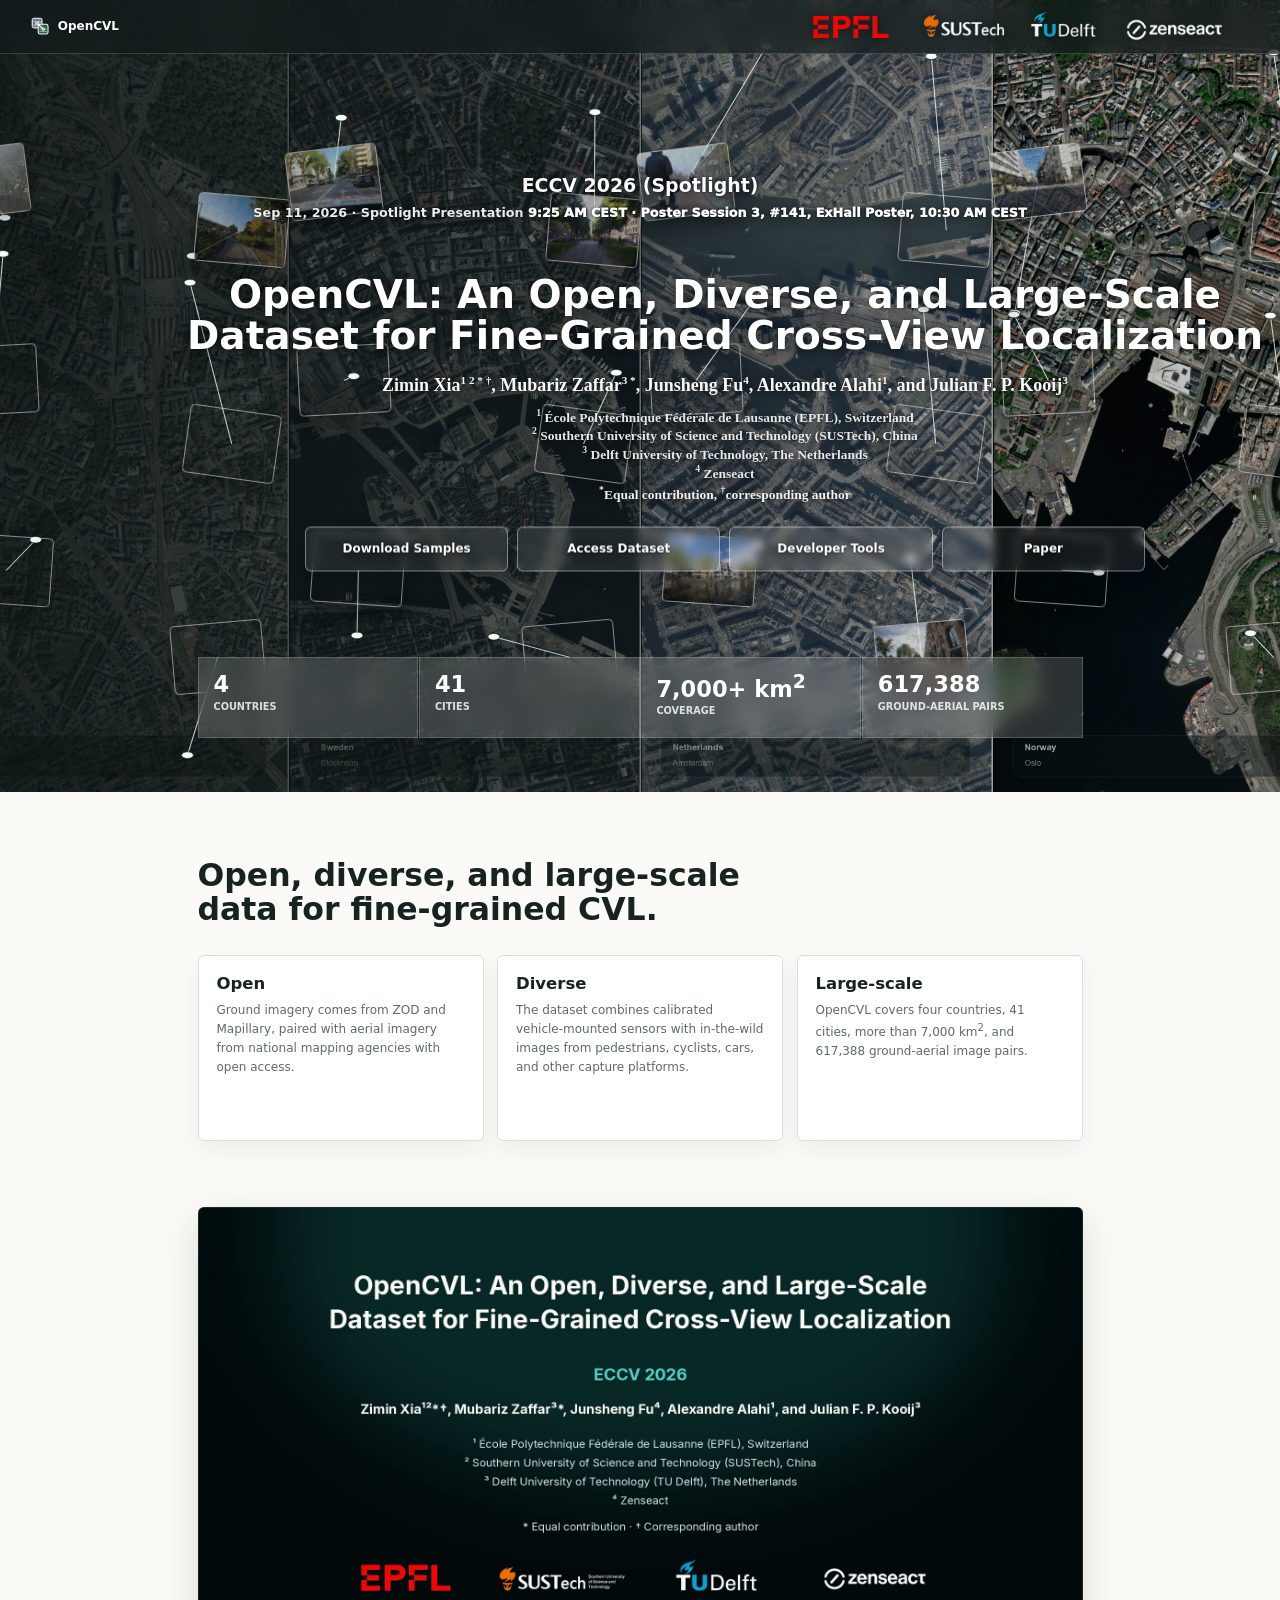
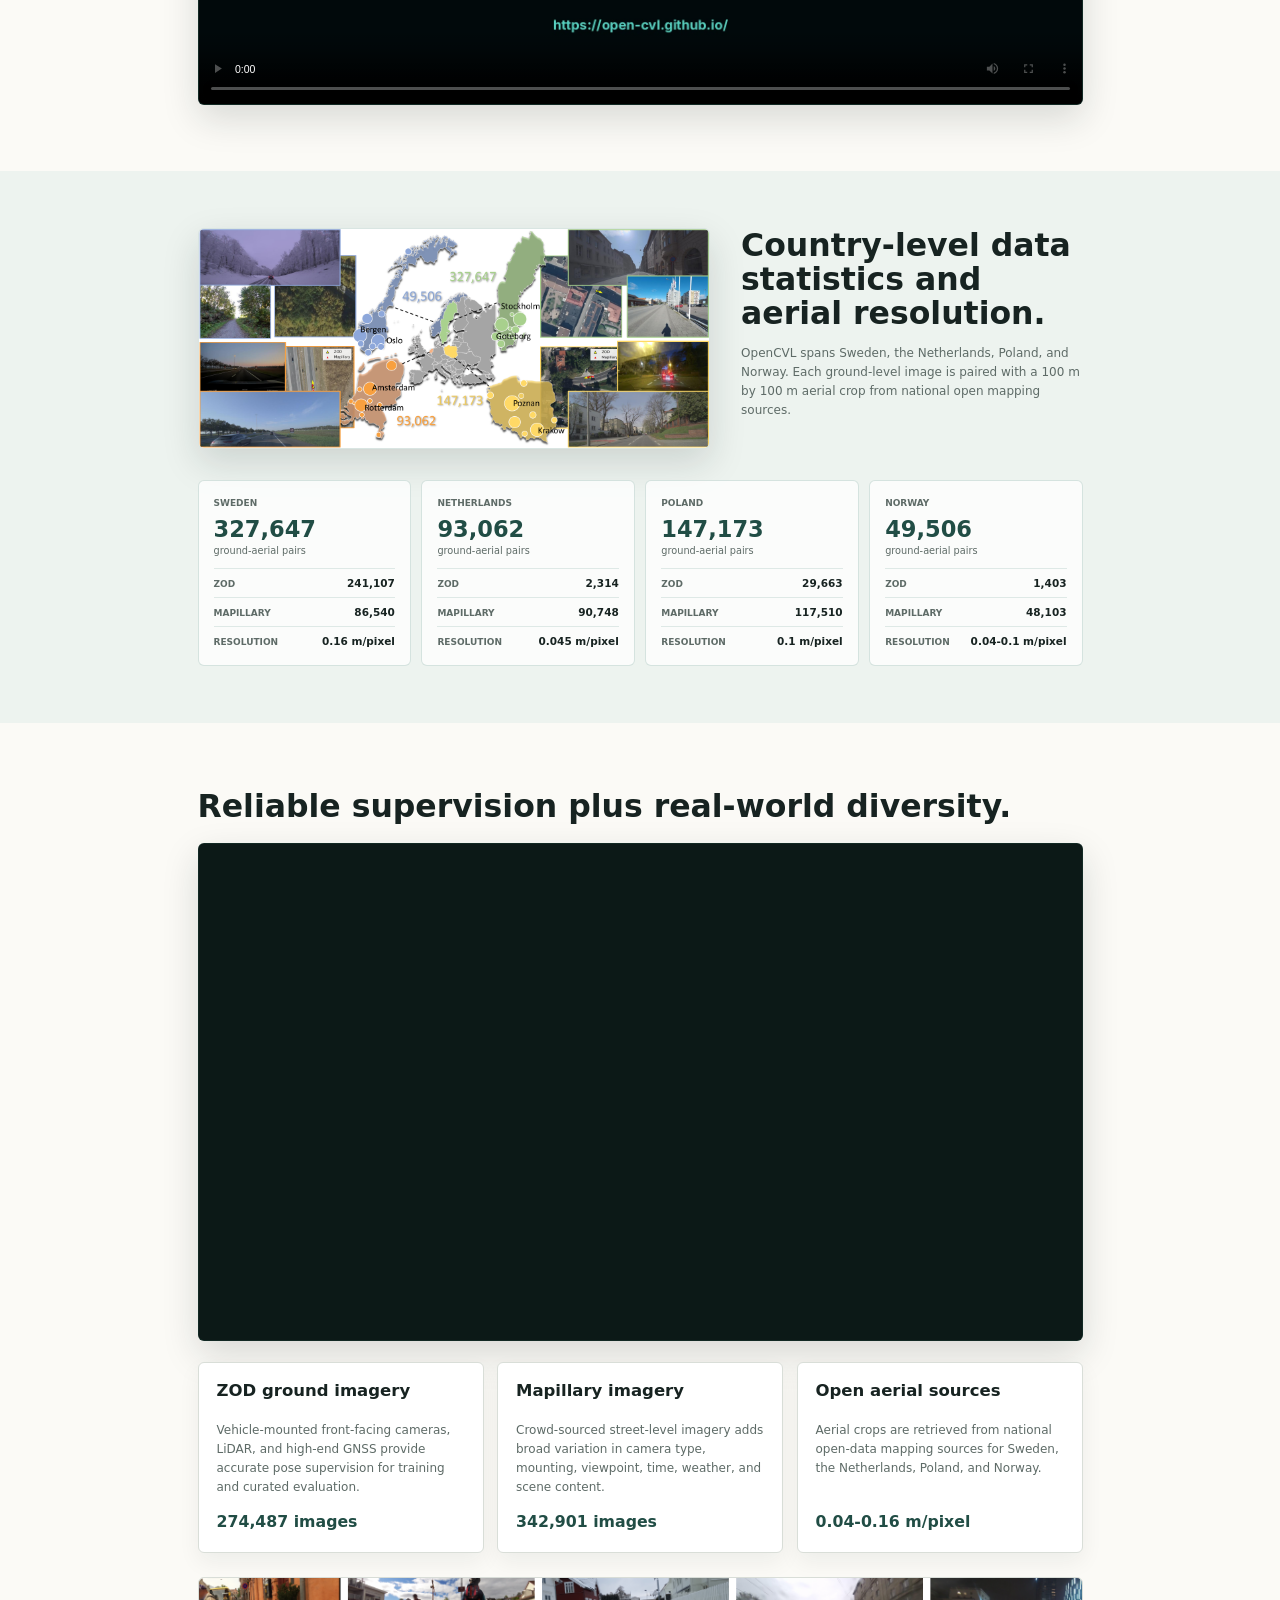
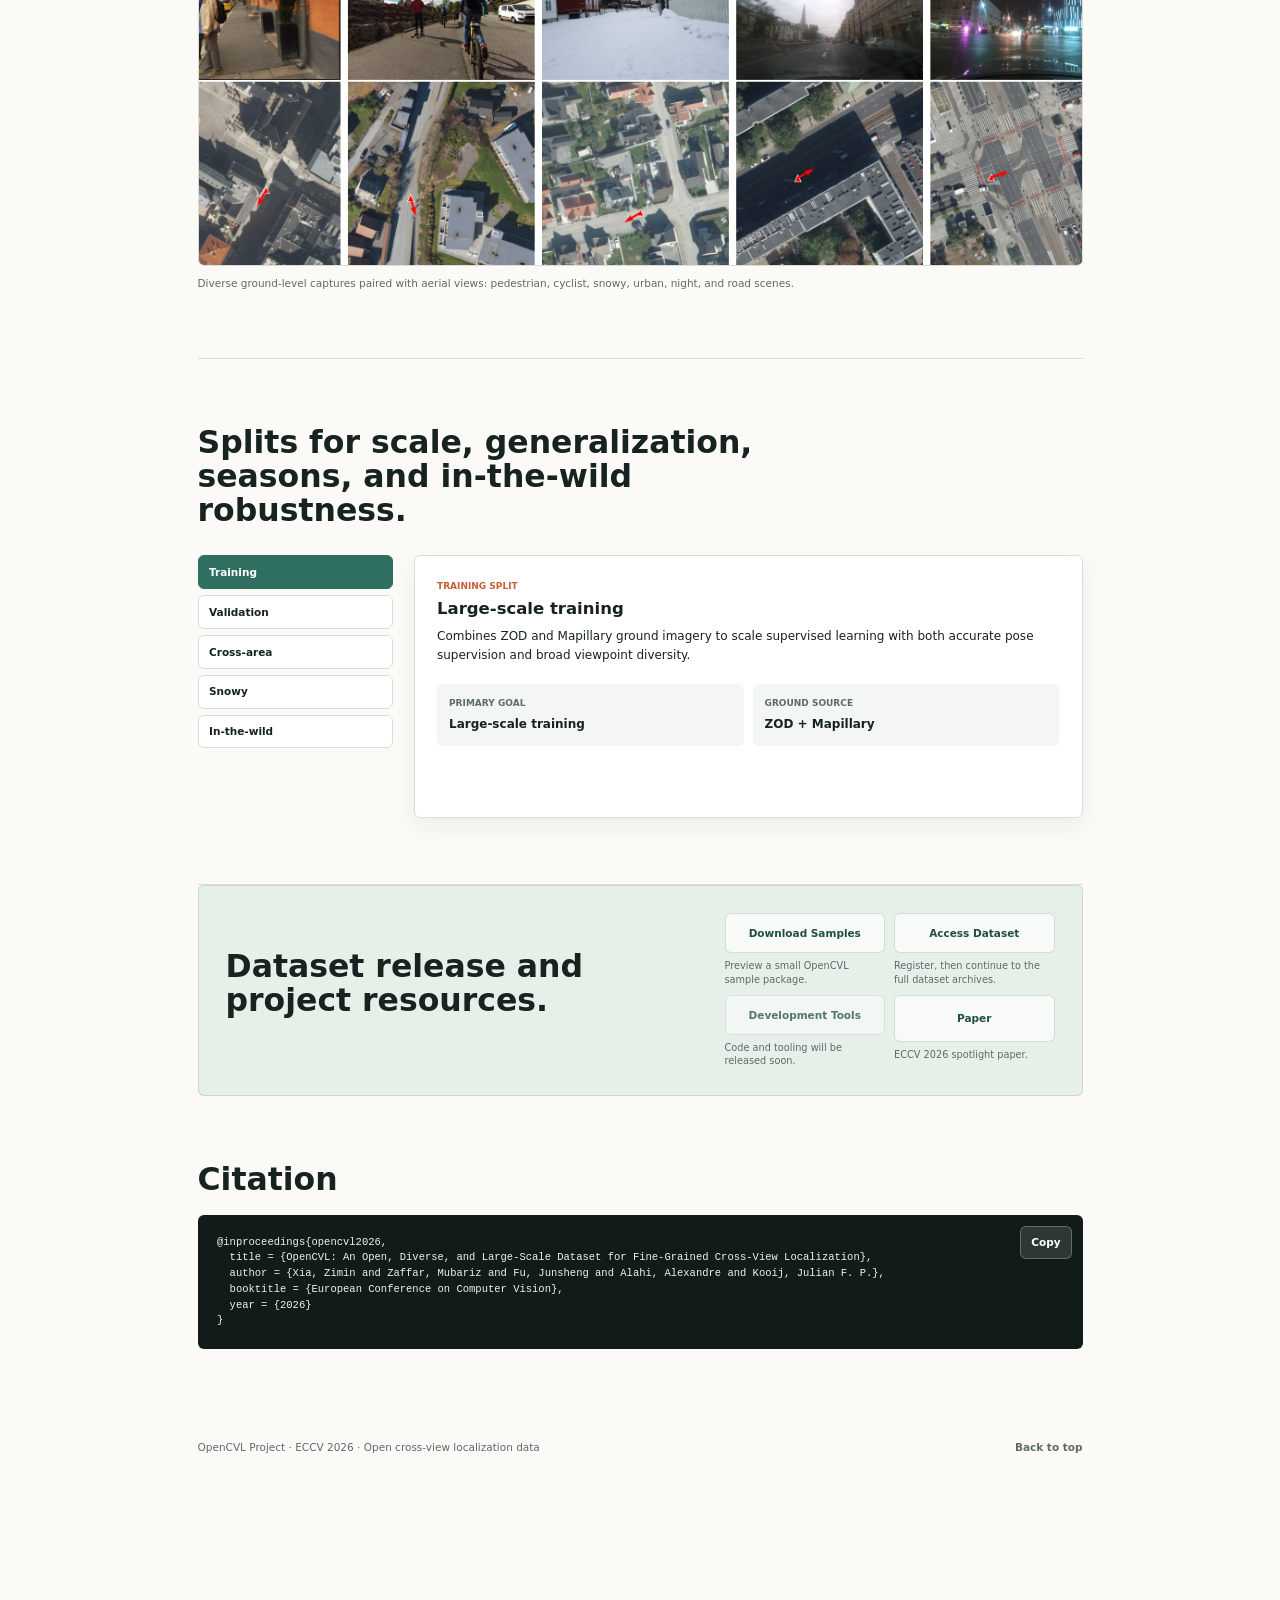
==== index.html @ cc75baef "Fix homepage scaling and map alignment" ====
<!doctype html>
<html lang="en" class="homepage-scale">
  <head>
    <meta charset="utf-8">
    <meta name="viewport" content="width=device-width, initial-scale=1">
    <meta
      name="description"
      content="OpenCVL is an open, diverse, and large-scale dataset for fine-grained cross-view localization."
    >
    <title>OpenCVL: An Open, Diverse, and Large-Scale Dataset for Fine-Grained Cross-View Localization</title>
    <link rel="icon" href="assets/favicon.svg" type="image/svg+xml">
    <link rel="stylesheet" href="styles.css?v=homepage-scale-75-7">
  </head>
  <body>
    <header class="site-header" aria-label="Site header">
      <a class="brand" href="#top" aria-label="OpenCVL homepage">
        <span class="brand-mark" aria-hidden="true">
          <svg viewBox="0 0 64 64" focusable="false">
            <rect class="logo-aerial" x="7" y="7" width="31" height="31" rx="6"></rect>
            <path class="logo-grid" d="M17 8v29M28 8v29M8 18h29M8 29h29"></path>
            <path class="logo-road" d="M8 32c8-7 15-10 29-12"></path>
            <rect class="logo-ground" x="26" y="26" width="31" height="31" rx="6"></rect>
            <path class="logo-horizon" d="M31 44c7-8 14-8 21 0M31 49h21"></path>
            <path class="logo-link" d="M23 23 42 42"></path>
            <circle class="logo-target" cx="23" cy="23" r="4"></circle>
            <circle class="logo-target" cx="42" cy="42" r="4"></circle>
          </svg>
        </span>
        <span>OpenCVL</span>
      </a>
      <div class="site-institutes" aria-label="Affiliated institute logos">
        <img
          src="assets/img/institute-logos-header-tu-final.png"
          alt="EPFL, SUSTech, TU Delft, and Zenseact logos"
        >
      </div>
    </header>

    <main id="top">
      <section class="hero" aria-labelledby="hero-title">
        <div class="hero-ground-samples" data-ground-samples aria-hidden="true"></div>
        <div class="hero-copy">
          <p class="hero-conference" aria-label="ECCV 2026 presentation information">
            <span>ECCV 2026 (Spotlight)</span>
            <span>Sep 11, 2026 · Spotlight Presentation <strong>9:25 AM CEST · Poster Session 3, #141, ExHall Poster, 10:30 AM CEST</strong></span>
          </p>
          <h1 id="hero-title">
            <span class="hero-title-line">OpenCVL: An Open, Diverse, and Large-Scale</span>
            <span class="hero-title-line">Dataset for Fine-Grained Cross-View Localization</span>
          </h1>
          <p class="hero-authors" aria-label="Authors">
            <span>Zimin Xia<sup>1 2 * &dagger;</sup></span>,
            <span>Mubariz Zaffar<sup>3 *</sup></span>,
            <span>Junsheng Fu<sup>4</sup></span>,
            <span>Alexandre Alahi<sup>1</sup></span>, and
            <span>Julian F. P. Kooij<sup>3</sup></span>
          </p>
          <p class="hero-affiliations" aria-label="Affiliations and author notes">
            <span><sup>1</sup> &Eacute;cole Polytechnique F&eacute;d&eacute;rale de Lausanne (EPFL), Switzerland</span>
            <span><sup>2</sup> Southern University of Science and Technology (SUSTech), China</span>
            <span><sup>3</sup> Delft University of Technology, The Netherlands</span>
            <span><sup>4</sup> Zenseact</span>
            <span class="author-notes"><sup>*</sup>Equal contribution, <sup>&dagger;</sup>corresponding author</span>
          </p>
          <div class="hero-actions" aria-label="Primary actions">
            <a class="button button-secondary" href="https://drive.google.com/file/d/1xKol68v_dtLaXXbwVWZxg2AxeWeg-Kvi/view?usp=sharing" target="_blank" rel="noopener">Download Samples</a>
            <a class="button button-secondary" href="access.html">Access Dataset</a>
            <a class="button button-secondary" href="#access">Developer Tools</a>
            <a class="button button-secondary" href="#citation">Paper</a>
          </div>
        </div>
        <dl class="hero-stats" aria-label="OpenCVL headline statistics">
          <div>
            <dt>4</dt>
            <dd>countries</dd>
          </div>
          <div>
            <dt>41</dt>
            <dd>cities</dd>
          </div>
          <div>
            <dt>7,000+ km<sup>2</sup></dt>
            <dd>coverage</dd>
          </div>
          <div>
            <dt>617,388</dt>
            <dd>ground-aerial pairs</dd>
          </div>
        </dl>
      </section>

      <section class="section intro-section" id="dataset">
        <div class="section-heading">
          <h2>Open, diverse, and large-scale data for fine-grained CVL.</h2>
        </div>
        <div class="feature-grid">
          <article class="feature-card">
            <h3>Open</h3>
            <p>
              Ground imagery comes from ZOD and Mapillary, paired with aerial
              imagery from national mapping agencies with open access.
            </p>
          </article>
          <article class="feature-card">
            <h3>Diverse</h3>
            <p>
              The dataset combines calibrated vehicle-mounted sensors with in-the-wild
              images from pedestrians, cyclists, cars, and other capture platforms.
            </p>
          </article>
          <article class="feature-card">
            <h3>Large-scale</h3>
            <p>
              OpenCVL covers four countries, 41 cities, more than 7,000 km<sup>2</sup>,
              and 617,388 ground-aerial image pairs.
            </p>
          </article>
        </div>
      </section>

      <section class="section video-section" aria-label="OpenCVL overview video">
        <figure class="video-panel">
          <video controls playsinline preload="metadata" poster="assets/img/opencvl-paper-overview-poster.jpg">
            <source src="opencvl-paper-overview-1080p.mp4" type="video/mp4">
            Your browser does not support the video tag.
          </video>
        </figure>
      </section>

      <section class="section visual-section" aria-labelledby="coverage-title">
        <div class="visual-copy">
          <h2 id="coverage-title">Country-level data statistics and aerial resolution.</h2>
          <p>
            OpenCVL spans Sweden, the Netherlands, Poland, and Norway. Each
            ground-level image is paired with a 100 m by 100 m aerial crop from
            national open mapping sources.
          </p>
        </div>
        <div class="media-panel">
          <img
            src="assets/img/opencvl-overview.png?v=full-overview-1"
            alt="OpenCVL coverage map across Sweden, Norway, the Netherlands, and Poland with sample ground and aerial images."
          >
        </div>
        <div class="country-grid" aria-label="Country-level OpenCVL statistics">
            <div class="country-card">
              <span>Sweden</span>
              <strong>327,647</strong>
              <small>ground-aerial pairs</small>
              <dl>
                <div>
                  <dt>ZOD</dt>
                  <dd>241,107</dd>
                </div>
                <div>
                  <dt>Mapillary</dt>
                  <dd>86,540</dd>
                </div>
                <div>
                  <dt>Resolution</dt>
                  <dd>0.16 m/pixel</dd>
                </div>
              </dl>
            </div>
            <div class="country-card">
              <span>Netherlands</span>
              <strong>93,062</strong>
              <small>ground-aerial pairs</small>
              <dl>
                <div>
                  <dt>ZOD</dt>
                  <dd>2,314</dd>
                </div>
                <div>
                  <dt>Mapillary</dt>
                  <dd>90,748</dd>
                </div>
                <div>
                  <dt>Resolution</dt>
                  <dd>0.045 m/pixel</dd>
                </div>
              </dl>
            </div>
            <div class="country-card">
              <span>Poland</span>
              <strong>147,173</strong>
              <small>ground-aerial pairs</small>
              <dl>
                <div>
                  <dt>ZOD</dt>
                  <dd>29,663</dd>
                </div>
                <div>
                  <dt>Mapillary</dt>
                  <dd>117,510</dd>
                </div>
                <div>
                  <dt>Resolution</dt>
                  <dd>0.1 m/pixel</dd>
                </div>
              </dl>
            </div>
            <div class="country-card">
              <span>Norway</span>
              <strong>49,506</strong>
              <small>ground-aerial pairs</small>
              <dl>
                <div>
                  <dt>ZOD</dt>
                  <dd>1,403</dd>
                </div>
                <div>
                  <dt>Mapillary</dt>
                  <dd>48,103</dd>
                </div>
                <div>
                  <dt>Resolution</dt>
                  <dd>0.04-0.1 m/pixel</dd>
                </div>
              </dl>
            </div>
        </div>
      </section>

      <section class="section source-section" aria-labelledby="source-title">
        <div class="section-heading compact source-heading">
          <h2 id="source-title">Reliable supervision plus real-world diversity.</h2>
        </div>
        <figure class="video-panel source-video" aria-label="Pose curation pipeline video">
          <iframe
            src="https://drive.google.com/file/d/1rjW6OQ2pGdxlhhzJEJ_TkIlP_bkHywxG/preview"
            title="Pose curation pipeline video"
            allow="autoplay"
            allowfullscreen
            loading="lazy"
          ></iframe>
        </figure>
        <div class="source-grid">
          <article class="source-card">
            <h3>ZOD ground imagery</h3>
            <p>
              Vehicle-mounted front-facing cameras, LiDAR, and high-end GNSS provide
              accurate pose supervision for training and curated evaluation.
            </p>
            <strong>274,487 images</strong>
          </article>
          <article class="source-card">
            <h3>Mapillary imagery</h3>
            <p>
              Crowd-sourced street-level imagery adds broad variation in camera type,
              mounting, viewpoint, time, weather, and scene content.
            </p>
            <strong>342,901 images</strong>
          </article>
          <article class="source-card">
            <h3>Open aerial sources</h3>
            <p>
              Aerial crops are retrieved from national open-data mapping sources
              for Sweden, the Netherlands, Poland, and Norway.
            </p>
            <strong>0.04-0.16 m/pixel</strong>
          </article>
        </div>
        <figure class="sample-strip">
          <img
            src="assets/img/opencvl-samples.png"
            alt="Diverse OpenCVL examples with ground images above their corresponding aerial views."
          >
          <figcaption>
            Diverse ground-level captures paired with aerial views: pedestrian,
            cyclist, snowy, urban, night, and road scenes.
          </figcaption>
        </figure>
      </section>

      <section class="section split-section" id="splits" aria-labelledby="splits-title">
        <div class="section-heading">
          <h2 id="splits-title">Splits for scale, generalization, seasons, and in-the-wild robustness.</h2>
        </div>
        <div class="split-layout">
          <div class="split-tabs" role="tablist" aria-label="Dataset splits">
            <button class="split-tab is-active" id="tab-train" type="button" role="tab" aria-selected="true" aria-controls="split-panel" data-split="train">
              Training
            </button>
            <button class="split-tab" id="tab-val" type="button" role="tab" aria-selected="false" aria-controls="split-panel" data-split="val">
              Validation
            </button>
            <button class="split-tab" id="tab-cross" type="button" role="tab" aria-selected="false" aria-controls="split-panel" data-split="cross">
              Cross-area
            </button>
            <button class="split-tab" id="tab-snow" type="button" role="tab" aria-selected="false" aria-controls="split-panel" data-split="snow">
              Snowy
            </button>
            <button class="split-tab" id="tab-wild" type="button" role="tab" aria-selected="false" aria-controls="split-panel" data-split="wild">
              In-the-wild
            </button>
          </div>
          <article class="split-panel" id="split-panel" role="tabpanel" aria-labelledby="tab-train">
            <p class="panel-label">Training split</p>
            <h3>Large-scale training</h3>
            <p>
              Combines ZOD and Mapillary ground imagery to scale supervised
              learning with both accurate pose supervision and broad viewpoint diversity.
            </p>
            <dl>
              <div>
                <dt>Primary goal</dt>
                <dd>Large-scale training</dd>
              </div>
              <div>
                <dt>Ground source</dt>
                <dd>ZOD + Mapillary</dd>
              </div>
            </dl>
          </article>
        </div>
      </section>

      <section class="section access-section" id="access" aria-labelledby="access-title">
        <div>
          <h2 id="access-title">Dataset release and project resources.</h2>
        </div>
        <div class="access-actions" aria-label="Release links">
          <div class="access-card">
            <a class="button button-secondary" href="https://drive.google.com/file/d/1xKol68v_dtLaXXbwVWZxg2AxeWeg-Kvi/view?usp=sharing" target="_blank" rel="noopener">Download Samples</a>
            <span>Preview a small OpenCVL sample package.</span>
          </div>
          <div class="access-card">
            <a class="button button-secondary" href="access.html">Access Dataset</a>
            <span>Register, then continue to the full dataset archives.</span>
          </div>
          <div class="access-card">
            <span class="button button-secondary is-disabled" role="link" aria-disabled="true">Development Tools</span>
            <span>Code and tooling will be released soon.</span>
          </div>
          <div class="access-card">
            <a class="button button-secondary" href="#citation">Paper</a>
            <span>ECCV 2026 spotlight paper.</span>
          </div>
        </div>
      </section>

      <section class="section citation-section" id="citation" aria-labelledby="citation-title">
        <div class="section-heading compact">
          <h2 id="citation-title">Citation</h2>
        </div>
        <div class="citation-box">
          <pre><code id="citation-text">@inproceedings{opencvl2026,
  title = {OpenCVL: An Open, Diverse, and Large-Scale Dataset for Fine-Grained Cross-View Localization},
  author = {Xia, Zimin and Zaffar, Mubariz and Fu, Junsheng and Alahi, Alexandre and Kooij, Julian F. P.},
  booktitle = {European Conference on Computer Vision},
  year = {2026}
}</code></pre>
          <button class="copy-button" type="button" data-copy="citation-text">Copy</button>
        </div>
      </section>
    </main>

    <footer class="site-footer">
      <p>OpenCVL Project · ECCV 2026 · Open cross-view localization data</p>
      <a href="#top">Back to top</a>
    </footer>

    <script src="script.js?v=hero-map-geometry-1"></script>
  </body>
</html>
---- styles.css ----
:root {
  color-scheme: light;
  --ink: #172321;
  --muted: #5e6b67;
  --paper: #fbfaf6;
  --surface: #ffffff;
  --line: #d9ded8;
  --forest: #2f6f62;
  --forest-dark: #214d45;
  --water: #5c83bd;
  --gold: #d69b2f;
  --terra: #c76035;
  --shadow: 0 18px 48px rgba(23, 35, 33, 0.15);
}

* {
  box-sizing: border-box;
}

html {
  scroll-behavior: smooth;
}

body {
  margin: 0;
  background: var(--paper);
  color: var(--ink);
  font-family: Inter, ui-sans-serif, system-ui, -apple-system, BlinkMacSystemFont, "Segoe UI", sans-serif;
  font-size: 16px;
  line-height: 1.6;
}

@media (min-width: 941px) {
  html.homepage-scale {
    overflow-x: hidden;
  }

  html.homepage-scale body {
    zoom: 0.75;
  }

  html.homepage-scale .hero {
    min-height: 117.333333svh;
  }

  html.homepage-scale .visual-section {
    padding-inline: max(24px, calc((133.333333vw - 1180px) / 2));
  }
}

section[id] {
  scroll-margin-top: 96px;
}

img {
  display: block;
  max-width: 100%;
}

a {
  color: inherit;
}

button,
a {
  -webkit-tap-highlight-color: transparent;
}

.site-header {
  position: fixed;
  z-index: 20;
  top: 0;
  left: 0;
  right: 0;
  display: flex;
  align-items: center;
  justify-content: flex-start;
  padding: 12px 40px;
  color: #ffffff;
  background: rgba(18, 28, 27, 0.64);
  border-bottom: 1px solid rgba(255, 255, 255, 0.16);
  backdrop-filter: blur(14px);
}

.brand {
  display: inline-flex;
  align-items: center;
  gap: 10px;
  font-weight: 800;
  text-decoration: none;
}

.site-institutes {
  margin-left: auto;
  filter: drop-shadow(0 2px 8px rgba(0, 0, 0, 0.48));
}

.site-institutes img {
  display: block;
  width: auto;
  max-width: 58vw;
  height: auto;
  max-height: 46px;
  object-fit: contain;
}

.brand-mark {
  width: 27px;
  height: 27px;
  display: inline-flex;
  align-items: center;
  justify-content: center;
}

.brand-mark svg {
  width: 100%;
  height: 100%;
  overflow: visible;
}

.logo-aerial,
.logo-ground {
  stroke: rgba(255, 255, 255, 0.92);
  stroke-width: 3.4;
}

.logo-aerial {
  fill: rgba(92, 131, 189, 0.82);
}

.logo-ground {
  fill: rgba(47, 111, 98, 0.9);
}

.logo-grid,
.logo-horizon {
  fill: none;
  stroke: rgba(255, 255, 255, 0.58);
  stroke-linecap: round;
  stroke-width: 2.2;
}

.logo-road {
  fill: none;
  stroke: var(--gold);
  stroke-linecap: round;
  stroke-width: 3.2;
}

.logo-link {
  fill: none;
  stroke: #ffffff;
  stroke-linecap: round;
  stroke-width: 3.6;
}

.logo-target {
  fill: var(--gold);
  stroke: #ffffff;
  stroke-width: 2.8;
}

.hero {
  position: relative;
  isolation: isolate;
  overflow: hidden;
  min-height: 88svh;
  display: grid;
  align-content: end;
  gap: 40px;
  padding: 148px 40px 56px;
  color: #ffffff;
  background: url("assets/img/opencvl-country-aerial-background.jpg?v=4k-amsterdam-east-further-south") center / cover no-repeat;
}

.hero::after {
  content: "";
  position: absolute;
  z-index: 1;
  inset: 0;
  background: linear-gradient(90deg, rgba(10, 18, 17, 0.82) 0%, rgba(10, 18, 17, 0.62) 36%, rgba(10, 18, 17, 0.34) 72%, rgba(10, 18, 17, 0.18) 100%);
  pointer-events: none;
}

.hero-ground-samples {
  position: absolute;
  z-index: 2;
  left: 50%;
  top: 50%;
  width: 100%;
  aspect-ratio: 16 / 9;
  transform: translate(-50%, -50%);
  pointer-events: none;
}

.hero-location-lines {
  position: absolute;
  inset: 0;
  width: 100%;
  height: 100%;
  overflow: visible;
}

.location-line {
  stroke: rgba(241, 255, 250, 0.78);
  stroke-width: 1.4px;
  stroke-linecap: round;
  vector-effect: non-scaling-stroke;
  filter: drop-shadow(0 2px 5px rgba(0, 0, 0, 0.6));
}

.location-dot {
  fill: #f4fff9;
  stroke: rgba(17, 34, 31, 0.78);
  stroke-width: 1.2px;
  vector-effect: non-scaling-stroke;
  filter: drop-shadow(0 2px 5px rgba(0, 0, 0, 0.5));
}

.ground-sample {
  position: absolute;
  left: var(--x);
  top: var(--y);
  width: clamp(92px, 9.6vw, 168px);
  margin: 0;
  opacity: 0;
  transform: translate(-50%, -50%) rotate(var(--r));
  animation: ground-sample-in 560ms ease forwards;
  animation-delay: var(--d);
  filter: saturate(0.94) contrast(1.02) brightness(0.86);
}

.ground-sample img {
  width: 100%;
  aspect-ratio: 4 / 3;
  object-fit: cover;
  border: 2px solid rgba(255, 255, 255, 0.74);
  border-radius: 6px;
  box-shadow: 0 16px 32px rgba(0, 0, 0, 0.36);
}

.ground-sample::after {
  content: "";
  position: absolute;
  inset: 2px;
  border-radius: 4px;
  box-shadow: inset 0 -24px 42px rgba(0, 0, 0, 0.18);
}

@keyframes ground-sample-in {
  from {
    opacity: 0;
    transform: translate(-50%, calc(-50% + 8px)) rotate(var(--r));
  }

  to {
    opacity: 0.78;
    transform: translate(-50%, -50%) rotate(var(--r));
  }
}

.hero-copy,
.hero-stats,
.section,
.site-footer {
  width: min(1180px, calc(100vw - 48px));
  margin-inline: auto;
}

.hero-copy {
  position: relative;
  z-index: 3;
  width: min(1500px, calc(100vw - 72px));
  margin: 0 auto;
  display: grid;
  justify-items: center;
  text-align: center;
  text-shadow: 0 3px 16px rgba(0, 0, 0, 0.58), 0 1px 2px rgba(0, 0, 0, 0.5);
  transform: translateY(-58px);
}

.eyebrow {
  margin: 0 0 12px;
  color: var(--forest);
  font-size: 12px;
  font-weight: 900;
  letter-spacing: 0;
  text-transform: uppercase;
}

.hero .eyebrow {
  color: #cce2dc;
}

h1,
h2,
h3,
p {
  margin-top: 0;
}

h1 {
  max-width: 1500px;
  margin-inline: auto;
  margin-bottom: 22px;
  font-size: 52px;
  line-height: 1.06;
  letter-spacing: 0;
}

.hero-title-line {
  display: block;
  white-space: nowrap;
}

h2 {
  margin-bottom: 18px;
  font-size: 42px;
  line-height: 1.08;
  letter-spacing: 0;
}

h3 {
  margin-bottom: 10px;
  font-size: 22px;
  line-height: 1.2;
  letter-spacing: 0;
}

.hero-conference {
  position: absolute;
  left: 50%;
  top: -132px;
  width: min(1280px, calc(100vw - 80px));
  margin: 0;
  display: grid;
  gap: 14px;
  transform: translateX(-50%);
  color: rgba(255, 255, 255, 0.98);
  font-size: clamp(21px, 1.7vw, 31px);
  font-weight: 900;
  line-height: 1.08;
  text-align: center;
  text-shadow: 0 4px 18px rgba(0, 0, 0, 0.78), 0 1px 3px rgba(0, 0, 0, 0.72);
}

.hero-conference span:first-child {
  font-size: 1.16em;
}

.hero-conference span:last-child {
  color: rgba(255, 255, 255, 0.92);
  font-size: 0.78em;
  font-weight: 780;
}

.hero-conference strong {
  color: #ffffff;
  font-weight: 930;
}

.hero-authors {
  max-width: min(1500px, 100%);
  margin-inline: auto;
  margin-bottom: 14px;
  color: rgba(255, 255, 255, 0.98);
  font-family: Georgia, "Times New Roman", serif;
  font-size: 24px;
  font-weight: 700;
  line-height: 1.38;
  white-space: nowrap;
}

.hero-affiliations {
  max-width: 860px;
  margin-inline: auto;
  margin-bottom: 30px;
  color: rgba(255, 255, 255, 0.9);
  font-family: Georgia, "Times New Roman", serif;
  font-size: 18px;
  font-weight: 650;
  line-height: 1.4;
}

.hero-affiliations span {
  display: block;
}

.hero-affiliations .author-notes {
  margin-top: 2px;
  color: rgba(255, 255, 255, 0.94);
}

.hero-affiliations sup {
  font-size: 0.72em;
  line-height: 0;
}

.hero-authors span {
  white-space: nowrap;
}

.hero-authors sup {
  font-size: 0.62em;
  line-height: 0;
}

.hero-actions,
.access-actions {
  display: flex;
  flex-wrap: wrap;
  gap: 12px;
}

.hero-actions {
  width: min(1120px, 100%);
  justify-content: center;
}

.hero-actions .button {
  flex: 1 1 230px;
  max-width: 280px;
  min-height: 60px;
  font-size: 16px;
  color: #ffffff;
  background: rgba(255, 255, 255, 0.08);
  border-color: rgba(255, 255, 255, 0.42);
  box-shadow: inset 0 1px 0 rgba(255, 255, 255, 0.1), 0 14px 30px rgba(0, 0, 0, 0.18);
  backdrop-filter: blur(6px);
}

.hero-actions .button:hover,
.hero-actions .button:focus-visible {
  background: rgba(255, 255, 255, 0.16);
  border-color: rgba(255, 255, 255, 0.68);
}

.button {
  min-height: 46px;
  display: inline-flex;
  align-items: center;
  justify-content: center;
  padding: 12px 18px;
  border: 1px solid transparent;
  border-radius: 8px;
  font-size: 14px;
  font-weight: 850;
  line-height: 1.2;
  text-decoration: none;
  transition: transform 160ms ease, background-color 160ms ease, border-color 160ms ease;
}

.button:hover,
.button:focus-visible {
  transform: translateY(-1px);
}

.button-primary {
  color: #ffffff;
  background: var(--forest);
  border-color: var(--forest);
}

.button-primary:hover,
.button-primary:focus-visible {
  background: var(--forest-dark);
  border-color: var(--forest-dark);
}

.button-secondary {
  color: #ffffff;
  background: rgba(255, 255, 255, 0.11);
  border-color: rgba(255, 255, 255, 0.36);
}

.access-section .button-secondary {
  color: var(--forest-dark);
  background: var(--surface);
  border-color: var(--line);
}

.download-page .button-secondary {
  color: var(--forest-dark);
  background: rgba(255, 255, 255, 0.78);
  border-color: rgba(47, 111, 98, 0.22);
}

.download-page .button-secondary:hover,
.download-page .button-secondary:focus-visible {
  background: #ffffff;
  border-color: rgba(47, 111, 98, 0.42);
}

.hero-stats {
  position: relative;
  z-index: 3;
  display: grid;
  grid-template-columns: repeat(4, minmax(0, 1fr));
  gap: 1px;
  padding: 0;
}

.hero-stats div {
  min-height: 108px;
  padding: 20px;
  background: rgba(255, 255, 255, 0.16);
  border: 1px solid rgba(255, 255, 255, 0.18);
  backdrop-filter: blur(12px);
}

.hero-stats dt {
  margin-bottom: 4px;
  font-size: 30px;
  font-weight: 900;
  line-height: 1;
}

.hero-stats dd {
  margin: 0;
  color: rgba(255, 255, 255, 0.82);
  font-size: 13px;
  font-weight: 750;
  text-transform: uppercase;
}

.section {
  padding-block: 88px;
}

.section-heading {
  max-width: 780px;
  margin-bottom: 38px;
}

.section-heading.compact {
  margin-bottom: 26px;
}

.source-heading {
  max-width: none;
}

.source-heading h2 {
  white-space: nowrap;
}

.section-heading p:last-child,
.visual-copy p,
.access-section p {
  color: var(--muted);
}

.feature-grid,
.source-grid {
  display: grid;
  grid-template-columns: repeat(3, minmax(0, 1fr));
  gap: 18px;
}

.feature-card,
.source-card {
  min-height: 248px;
  padding: 24px;
  background: var(--surface);
  border: 1px solid var(--line);
  border-radius: 8px;
  box-shadow: 0 12px 30px rgba(23, 35, 33, 0.06);
}

.source-card {
  display: grid;
  grid-template-rows: auto 1fr auto;
  row-gap: 16px;
}

.feature-card p,
.source-card p {
  margin-bottom: 0;
  color: var(--muted);
}

.video-section {
  padding-top: 0;
}

.video-panel {
  margin: 0;
  overflow: hidden;
  background: #0c1917;
  border: 1px solid rgba(47, 111, 98, 0.18);
  border-radius: 8px;
  box-shadow: var(--shadow);
}

.video-panel video,
.video-panel iframe {
  display: block;
  width: 100%;
  aspect-ratio: 16 / 9;
  background: #0c1917;
  border: 0;
}

.source-video {
  margin-bottom: 28px;
}

.visual-section {
  width: 100%;
  max-width: none;
  display: grid;
  grid-template-columns: minmax(0, 1.08fr) minmax(380px, 0.72fr);
  grid-template-areas:
    "media copy"
    "stats stats";
  gap: 42px 42px;
  align-items: start;
  padding: 76px max(24px, calc((100vw - 1180px) / 2));
  background: #edf3ef;
}

.media-panel {
  grid-area: media;
  align-self: start;
  overflow: hidden;
  border: 1px solid rgba(47, 111, 98, 0.18);
  border-radius: 8px;
  background: #ffffff;
  box-shadow: var(--shadow);
}

.media-panel img {
  display: block;
  width: 100%;
  height: auto;
  object-fit: contain;
}

.visual-copy {
  grid-area: copy;
  max-width: 520px;
}

.visual-copy > p:not(.eyebrow) {
  max-width: 520px;
}

.visual-copy h2 {
  margin-bottom: 18px;
}

.country-bars {
  display: grid;
  gap: 14px;
  margin-top: 28px;
}

.country-grid {
  grid-area: stats;
  display: grid;
  grid-template-columns: repeat(4, minmax(0, 1fr));
  gap: 14px;
  margin-top: 0;
}

.country-card {
  min-height: 198px;
  padding: 20px;
  background: rgba(255, 255, 255, 0.74);
  border: 1px solid rgba(47, 111, 98, 0.18);
  border-radius: 8px;
}

.country-card span,
.country-card small {
  display: block;
  color: var(--muted);
}

.country-card span {
  margin-bottom: 8px;
  font-size: 12px;
  font-weight: 900;
  text-transform: uppercase;
}

.country-card strong {
  display: block;
  color: var(--forest-dark);
  font-size: 30px;
  line-height: 1.1;
}

.country-card small {
  margin-top: 4px;
  font-size: 13px;
  line-height: 1.35;
}

.country-card dl {
  display: grid;
  gap: 7px;
  margin: 14px 0 0;
}

.country-card dl div {
  display: flex;
  align-items: baseline;
  justify-content: space-between;
  gap: 16px;
  padding-top: 8px;
  border-top: 1px solid rgba(47, 111, 98, 0.14);
}

.country-card dt,
.country-card dd {
  margin: 0;
}

.country-card dt {
  color: var(--muted);
  font-size: 12px;
  font-weight: 900;
  text-transform: uppercase;
}

.country-card dd {
  color: var(--ink);
  font-size: 14px;
  font-weight: 850;
  text-align: right;
  overflow-wrap: anywhere;
}

.country-row {
  display: grid;
  grid-template-columns: 116px 1fr 84px;
  gap: 12px;
  align-items: center;
  font-size: 14px;
  font-weight: 800;
}

meter {
  width: 100%;
  height: 12px;
}

meter::-webkit-meter-bar {
  background: #d8e1df;
  border: 0;
  border-radius: 4px;
}

meter::-webkit-meter-optimum-value {
  background: linear-gradient(90deg, var(--water), var(--forest), var(--gold));
  border-radius: 4px;
}

meter::-moz-meter-bar {
  background: var(--forest);
  border-radius: 4px;
}

.source-card strong {
  display: block;
  color: var(--forest-dark);
  font-size: 21px;
}

.sample-strip {
  margin: 32px 0 0;
}

.sample-strip img {
  width: 100%;
  border: 1px solid var(--line);
  border-radius: 8px;
}

figcaption {
  margin-top: 12px;
  color: var(--muted);
  font-size: 14px;
}

.split-section {
  border-block: 1px solid var(--line);
}

.split-layout {
  display: grid;
  grid-template-columns: 260px minmax(0, 1fr);
  gap: 28px;
  align-items: start;
}

.split-tabs {
  display: grid;
  gap: 8px;
}

.split-tab,
.copy-button {
  min-height: 44px;
  padding: 10px 14px;
  color: var(--ink);
  background: var(--surface);
  border: 1px solid var(--line);
  border-radius: 8px;
  cursor: pointer;
  font: inherit;
  font-size: 14px;
  font-weight: 850;
  text-align: left;
}

.split-tab.is-active {
  color: #ffffff;
  background: var(--forest);
  border-color: var(--forest);
}

.split-panel {
  min-height: 350px;
  padding: 30px;
  background: var(--surface);
  border: 1px solid var(--line);
  border-radius: 8px;
  box-shadow: 0 12px 30px rgba(23, 35, 33, 0.06);
}

.panel-label {
  margin-bottom: 8px;
  color: var(--terra);
  font-size: 12px;
  font-weight: 900;
  text-transform: uppercase;
}

.split-panel dl {
  display: grid;
  grid-template-columns: repeat(2, minmax(0, 1fr));
  gap: 12px;
  margin: 26px 0 0;
}

.split-panel dl div {
  padding: 16px;
  background: #f3f6f2;
  border-radius: 8px;
}

.split-panel dt {
  color: var(--muted);
  font-size: 12px;
  font-weight: 900;
  text-transform: uppercase;
}

.split-panel dd {
  margin: 5px 0 0;
  font-weight: 850;
}

.access-section {
  display: grid;
  grid-template-columns: minmax(0, 1fr) minmax(360px, 440px);
  gap: 32px;
  align-items: center;
  background: #e6efe8;
  border: 1px solid rgba(47, 111, 98, 0.18);
  border-radius: 8px;
  padding: 36px;
}

.access-section h2 {
  max-width: 760px;
}

.access-section p {
  max-width: 720px;
  margin-bottom: 0;
}

.access-actions {
  display: grid;
  grid-template-columns: repeat(2, minmax(0, 1fr));
  gap: 12px;
}

.access-actions .button {
  width: 100%;
  min-height: 54px;
  color: var(--forest-dark);
  background: rgba(255, 255, 255, 0.7);
  border-color: rgba(47, 111, 98, 0.2);
}

.access-actions .button:hover,
.access-actions .button:focus-visible {
  background: #ffffff;
  border-color: rgba(47, 111, 98, 0.42);
}

.access-actions .is-disabled {
  cursor: not-allowed;
  opacity: 0.74;
}

.access-card {
  display: grid;
  gap: 8px;
}

.access-card span:not(.button) {
  color: var(--muted);
  font-size: 13px;
  line-height: 1.35;
}

.download-page {
  background: #f4f6f1;
}

.access-page {
  background: linear-gradient(180deg, #edf3ef 0%, #f8f7f1 48%, #f4f6f1 100%);
}

.download-main {
  width: min(1180px, calc(100% - 48px));
  margin: 0 auto;
  padding-top: 126px;
}

.download-page .site-footer {
  width: min(1180px, calc(100% - 48px));
  margin: 0 auto;
}

.download-intro {
  display: grid;
  gap: 18px;
  padding: 48px 0 34px;
  border-bottom: 1px solid var(--line);
}

.download-intro h1 {
  max-width: 980px;
  margin: 0;
  color: var(--ink);
  font-size: 56px;
  line-height: 1.02;
}

.download-intro p {
  max-width: 820px;
  margin: 0;
  color: var(--muted);
  font-size: 18px;
}

.access-intro {
  padding-bottom: 24px;
  border-bottom: 0;
}

.download-actions,
.download-links {
  display: flex;
  flex-wrap: wrap;
  gap: 10px;
}

.access-gate {
  display: grid;
  max-width: 860px;
}

.registration-form,
.access-confirmation {
  background: var(--surface);
  border: 1px solid var(--line);
  border-radius: 8px;
  box-shadow: 0 16px 42px rgba(23, 35, 33, 0.08);
}

.registration-form {
  display: grid;
  gap: 22px;
  padding: 28px;
}

.form-grid {
  display: grid;
  grid-template-columns: repeat(2, minmax(0, 1fr));
  gap: 16px;
}

.registration-form label,
.registration-form fieldset {
  display: grid;
  gap: 8px;
}

.registration-form label span,
.registration-form legend {
  color: var(--ink);
  font-size: 13px;
  font-weight: 900;
}

.registration-form input[type="text"],
.registration-form input[type="email"],
.registration-form select,
.registration-form textarea {
  width: 100%;
  min-height: 46px;
  padding: 12px 13px;
  color: var(--ink);
  background: #fbfaf6;
  border: 1px solid var(--line);
  border-radius: 8px;
  font: inherit;
}

.registration-form textarea {
  resize: vertical;
}

.registration-form input:focus,
.registration-form select:focus,
.registration-form textarea:focus {
  outline: 3px solid rgba(92, 131, 189, 0.2);
  border-color: var(--water);
}

.registration-form fieldset {
  margin: 0;
  padding: 18px;
  border: 1px solid rgba(47, 111, 98, 0.18);
  border-radius: 8px;
}

.registration-form fieldset label {
  grid-template-columns: auto minmax(0, 1fr);
  align-items: start;
  color: var(--muted);
  font-size: 14px;
  line-height: 1.45;
}

.registration-form input[type="checkbox"] {
  width: 17px;
  height: 17px;
  margin-top: 2px;
  accent-color: var(--forest);
}

.registration-form .button {
  width: fit-content;
  min-width: 220px;
}

.access-confirmation {
  display: grid;
  gap: 12px;
  max-width: 860px;
  margin-top: 28px;
  padding: 26px;
  background: #e6efe8;
  border-color: rgba(47, 111, 98, 0.2);
}

.access-confirmation[hidden] {
  display: none;
}

.access-confirmation h2,
.access-confirmation p {
  margin: 0;
}

.access-confirmation .button {
  width: fit-content;
  margin-top: 8px;
}

.download-section {
  padding: 54px 0 0;
}

.download-section-heading {
  display: grid;
  gap: 8px;
  margin-bottom: 22px;
}

.download-section-heading h2 {
  max-width: 820px;
  margin-bottom: 0;
}

.download-note {
  display: grid;
  grid-template-columns: minmax(0, 0.9fr) minmax(420px, 0.72fr);
  gap: 24px;
  align-items: center;
  padding: 24px;
  background: #e6efe8;
  border: 1px solid rgba(47, 111, 98, 0.18);
  border-radius: 8px;
}

.download-note ol {
  display: grid;
  gap: 12px;
  margin: 0;
  padding-left: 22px;
  color: var(--muted);
}

.download-note li {
  padding-left: 4px;
}

.download-note li::marker {
  color: var(--forest-dark);
  font-weight: 900;
}

.download-note pre {
  background: #101a18;
  border: 1px solid rgba(16, 26, 24, 0.3);
  border-radius: 8px;
  box-shadow: inset 0 1px 0 rgba(255, 255, 255, 0.06);
}

.download-grid {
  display: grid;
  grid-template-columns: repeat(3, minmax(0, 1fr));
  gap: 16px;
}

.download-card {
  min-height: 286px;
  display: grid;
  align-content: space-between;
  gap: 18px;
  padding: 22px;
  background: var(--surface);
  border: 1px solid var(--line);
  border-radius: 8px;
  box-shadow: 0 12px 28px rgba(23, 35, 33, 0.07);
}

.download-card.is-pending {
  background: rgba(255, 255, 255, 0.66);
  box-shadow: none;
}

.download-card h3 {
  margin: 10px 0 8px;
  font-size: 22px;
}

.download-card p {
  margin: 0;
  color: var(--muted);
}

.download-card dl {
  display: grid;
  gap: 8px;
  margin: 0;
}

.download-card dl div {
  display: flex;
  justify-content: space-between;
  gap: 14px;
  padding-top: 8px;
  border-top: 1px solid rgba(47, 111, 98, 0.13);
}

.download-card dt,
.download-card dd {
  margin: 0;
}

.download-card dt {
  color: var(--muted);
  font-size: 12px;
  font-weight: 900;
  text-transform: uppercase;
}

.download-card dd {
  color: var(--ink);
  font-size: 13px;
  font-weight: 800;
  text-align: right;
  overflow-wrap: anywhere;
}

.download-links .button {
  flex: 1 1 128px;
}

.status-pill {
  width: fit-content;
  display: inline-flex;
  align-items: center;
  min-height: 26px;
  padding: 4px 9px;
  color: var(--forest-dark);
  background: #e7f2ef;
  border: 1px solid rgba(47, 111, 98, 0.2);
  border-radius: 999px;
  font-size: 12px;
  font-weight: 900;
  line-height: 1;
  text-transform: uppercase;
}

.status-pill.is-ready {
  color: #ffffff;
  background: var(--forest);
}

.status-pill.is-uploading {
  color: #7f4a12;
  background: #fff1d8;
  border-color: rgba(214, 155, 47, 0.34);
}

.status-pill.is-preparing {
  color: var(--forest-dark);
  background: #edf3ef;
}

.citation-box {
  position: relative;
  background: #111c1a;
  border-radius: 8px;
  overflow: hidden;
}

pre {
  margin: 0;
  padding: 26px;
  overflow-x: auto;
  color: #eaf4ef;
  font-size: 14px;
  line-height: 1.5;
  white-space: pre-wrap;
  overflow-wrap: anywhere;
}

.copy-button {
  position: absolute;
  top: 14px;
  right: 14px;
  color: #ffffff;
  background: rgba(255, 255, 255, 0.12);
  border-color: rgba(255, 255, 255, 0.26);
  text-align: center;
}

.site-footer {
  display: flex;
  align-items: center;
  justify-content: space-between;
  gap: 24px;
  padding: 32px 0 42px;
  color: var(--muted);
  font-size: 14px;
}

.site-footer p {
  margin: 0;
}

.site-footer a {
  font-weight: 800;
  text-decoration: none;
}

@media (max-width: 940px) {
  .site-header {
    padding: 14px 24px;
  }

  .hero {
    min-height: 82svh;
    padding: 128px 24px 38px;
  }

  .ground-sample {
    width: clamp(72px, 14vw, 126px);
  }

  .hero-copy,
  .hero-stats,
  .section,
  .site-footer {
    width: min(100% - 32px, 760px);
  }

  .hero-copy {
    transform: translateY(-20px);
  }

  h1 {
    font-size: 44px;
  }

  .hero-title-line {
    white-space: normal;
  }

  h2 {
    font-size: 34px;
  }

  .hero-conference {
    top: -110px;
    width: min(100vw - 48px, 760px);
    font-size: 18px;
  }

  .hero-authors {
    max-width: min(100%, 1500px);
    font-size: clamp(14px, 1.7vw, 22px);
    white-space: nowrap;
  }

  .hero-affiliations {
    max-width: 720px;
    font-size: 17px;
  }

  .hero-stats,
  .feature-grid,
  .source-grid,
  .download-grid {
    grid-template-columns: repeat(2, minmax(0, 1fr));
  }

  .visual-section {
    grid-template-columns: 1fr;
    grid-template-areas:
      "copy"
      "media"
      "stats";
    padding: 72px 0;
  }

  .media-panel {
    margin-top: 0;
  }

  .visual-copy {
    max-width: none;
  }

  .source-heading h2 {
    white-space: normal;
  }

  .split-layout,
  .download-note,
  .access-section {
    grid-template-columns: 1fr;
  }

  .split-tabs {
    grid-template-columns: repeat(5, minmax(112px, 1fr));
    overflow-x: auto;
    padding-bottom: 4px;
  }

  .access-actions {
    justify-content: flex-start;
  }
}

@media (max-width: 760px) {
  .country-grid {
    grid-template-columns: repeat(2, minmax(0, 1fr));
  }
}

@media (max-width: 640px) {
  body {
    font-size: 15px;
  }

  .hero {
    min-height: 76svh;
    gap: 22px;
    padding-left: 12px;
    padding-right: 12px;
    padding-top: 130px;
    padding-bottom: 24px;
  }

  .ground-sample {
    width: 66px;
  }

  h1 {
    font-size: 25px;
  }

  .download-intro h1 {
    font-size: 38px;
  }

  .hero-copy,
  .hero-stats,
  .section,
  .site-footer {
    width: min(100%, 760px);
  }

  .hero-copy {
    transform: translateY(-8px);
  }

  .hero-title-line {
    white-space: nowrap;
  }

  h2 {
    font-size: 29px;
  }

  h3 {
    font-size: 20px;
  }

  .button {
    width: 100%;
  }

  .hero-actions {
    width: min(100%, 470px);
    display: grid;
    grid-template-columns: repeat(2, minmax(0, 1fr));
  }

  .hero-actions .button {
    max-width: none;
    width: auto;
  }

  .feature-grid,
  .source-grid,
  .download-grid,
  .form-grid,
  .split-panel dl {
    grid-template-columns: 1fr;
  }

  .hero-stats {
    grid-template-columns: repeat(2, minmax(0, 1fr));
  }

  .hero-conference {
    top: -94px;
    width: calc(100vw - 28px);
    font-size: 14px;
  }

  .hero-authors {
    font-size: clamp(13px, 2.25vw, 20px);
  }

  .hero-affiliations {
    font-size: 16px;
  }

  .hero-stats div {
    min-height: 88px;
    padding: 15px;
  }

  .hero-stats dt {
    font-size: 24px;
  }

  .hero-stats dd {
    font-size: 11px;
  }

  .section {
    padding-block: 62px;
  }

  .feature-card,
  .source-card {
    min-height: auto;
  }

  .country-row {
    grid-template-columns: 1fr;
    gap: 6px;
  }

  .country-row strong {
    color: var(--muted);
  }

  .media-panel img {
    min-height: 250px;
  }

  .split-panel,
  .access-section {
    padding: 22px;
  }

  pre {
    padding: 78px 18px 20px;
    font-size: 12px;
  }

  .download-note pre {
    padding: 20px;
  }

  .registration-form,
  .access-confirmation {
    padding: 22px;
  }

  .registration-form .button,
  .access-confirmation .button {
    width: 100%;
  }

  .site-footer {
    flex-direction: column;
    align-items: flex-start;
  }
}

@media (max-width: 520px) {
  .hero-title-line {
    white-space: normal;
  }

  .hero-authors {
    white-space: normal;
  }

  .country-grid,
  .download-grid,
  .access-actions {
    grid-template-columns: 1fr;
  }

  .download-main {
    width: min(100% - 28px, 760px);
    padding-top: 104px;
  }

  .download-page .site-footer {
    width: min(100% - 28px, 760px);
  }

  .download-card {
    min-height: auto;
  }
}
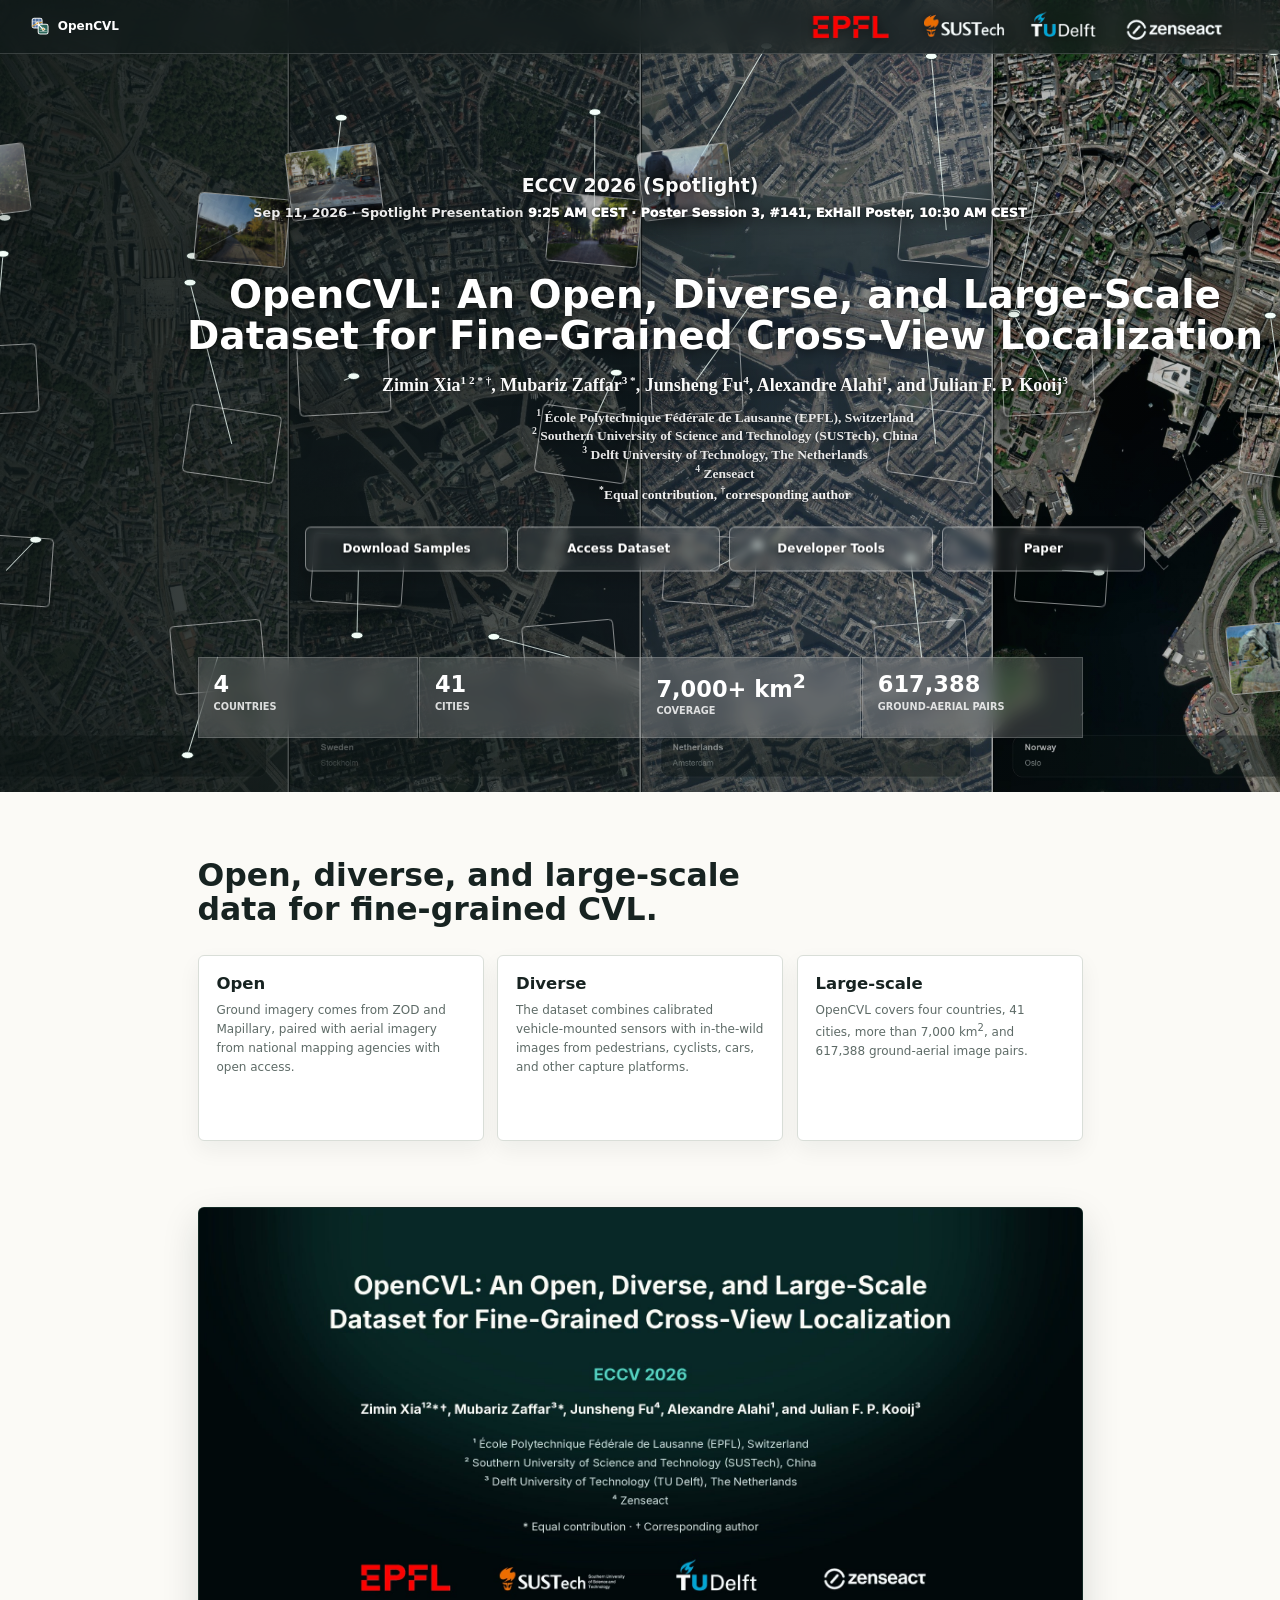
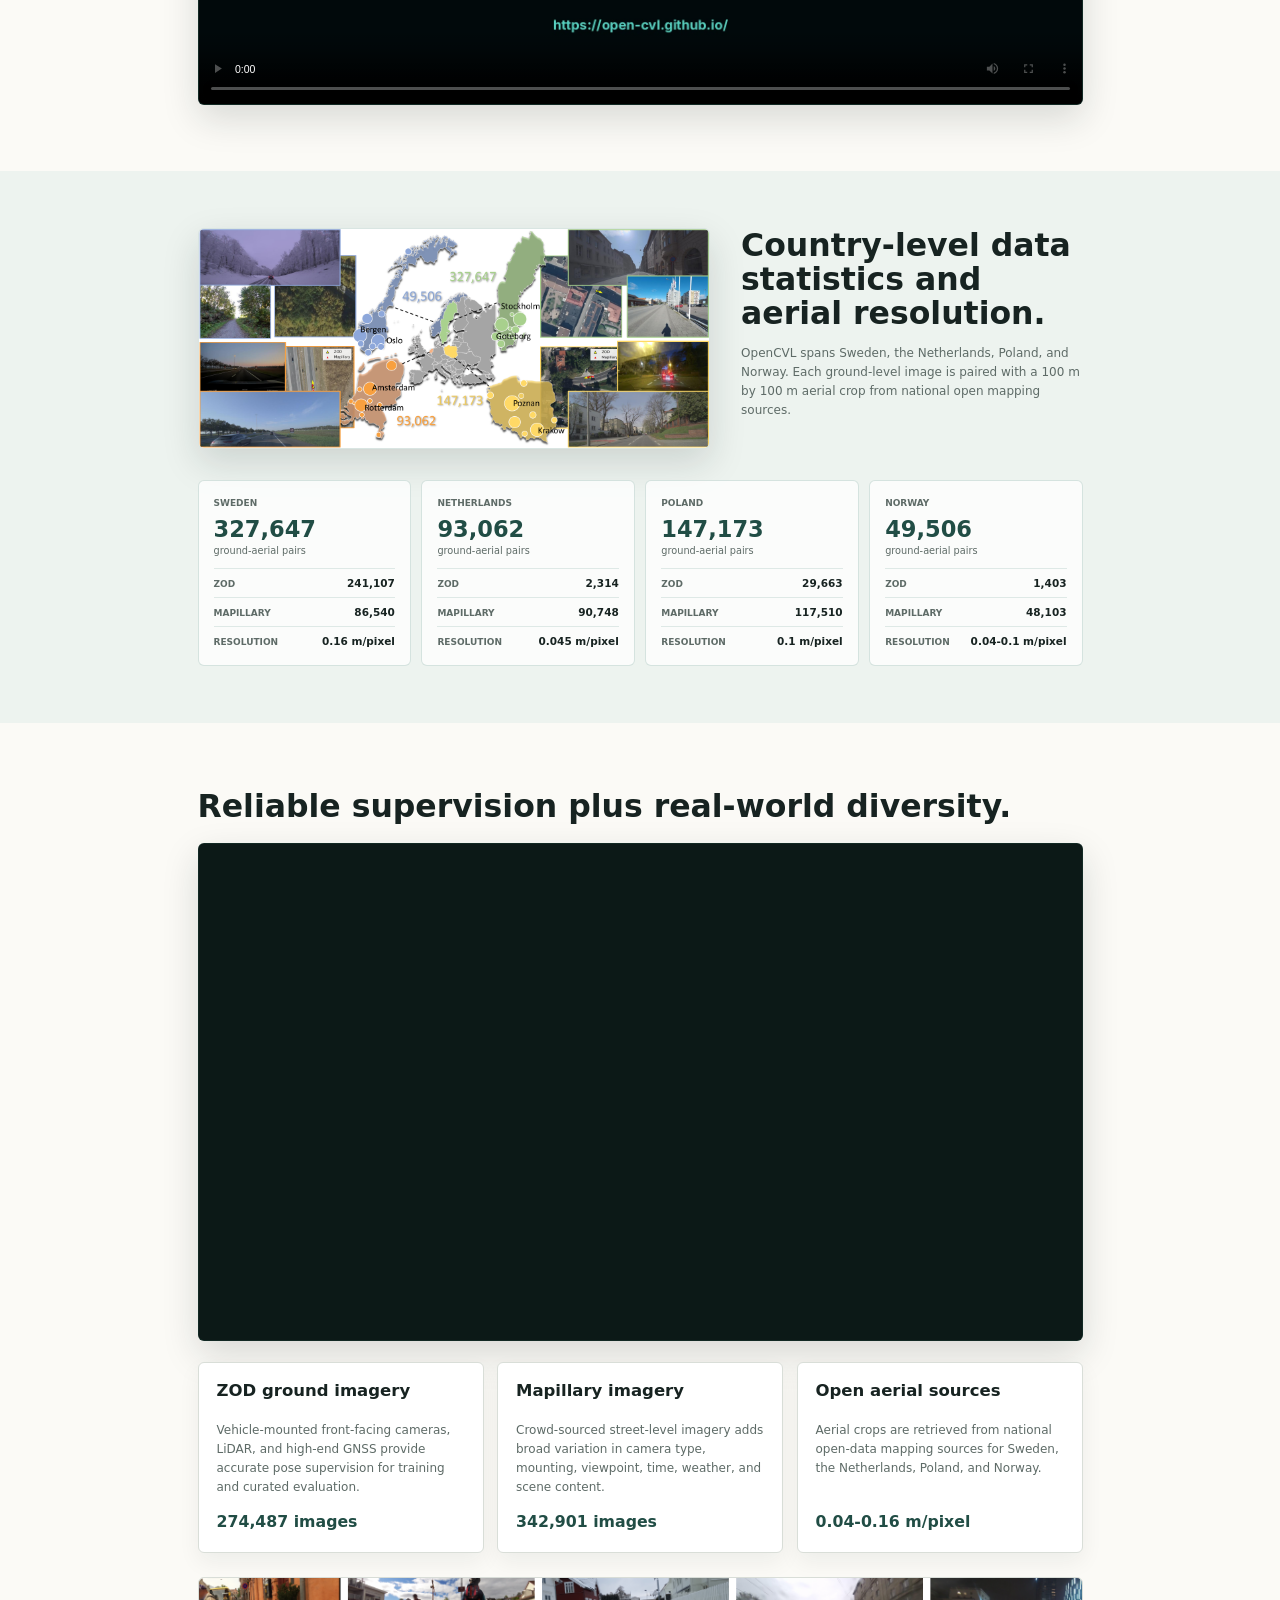
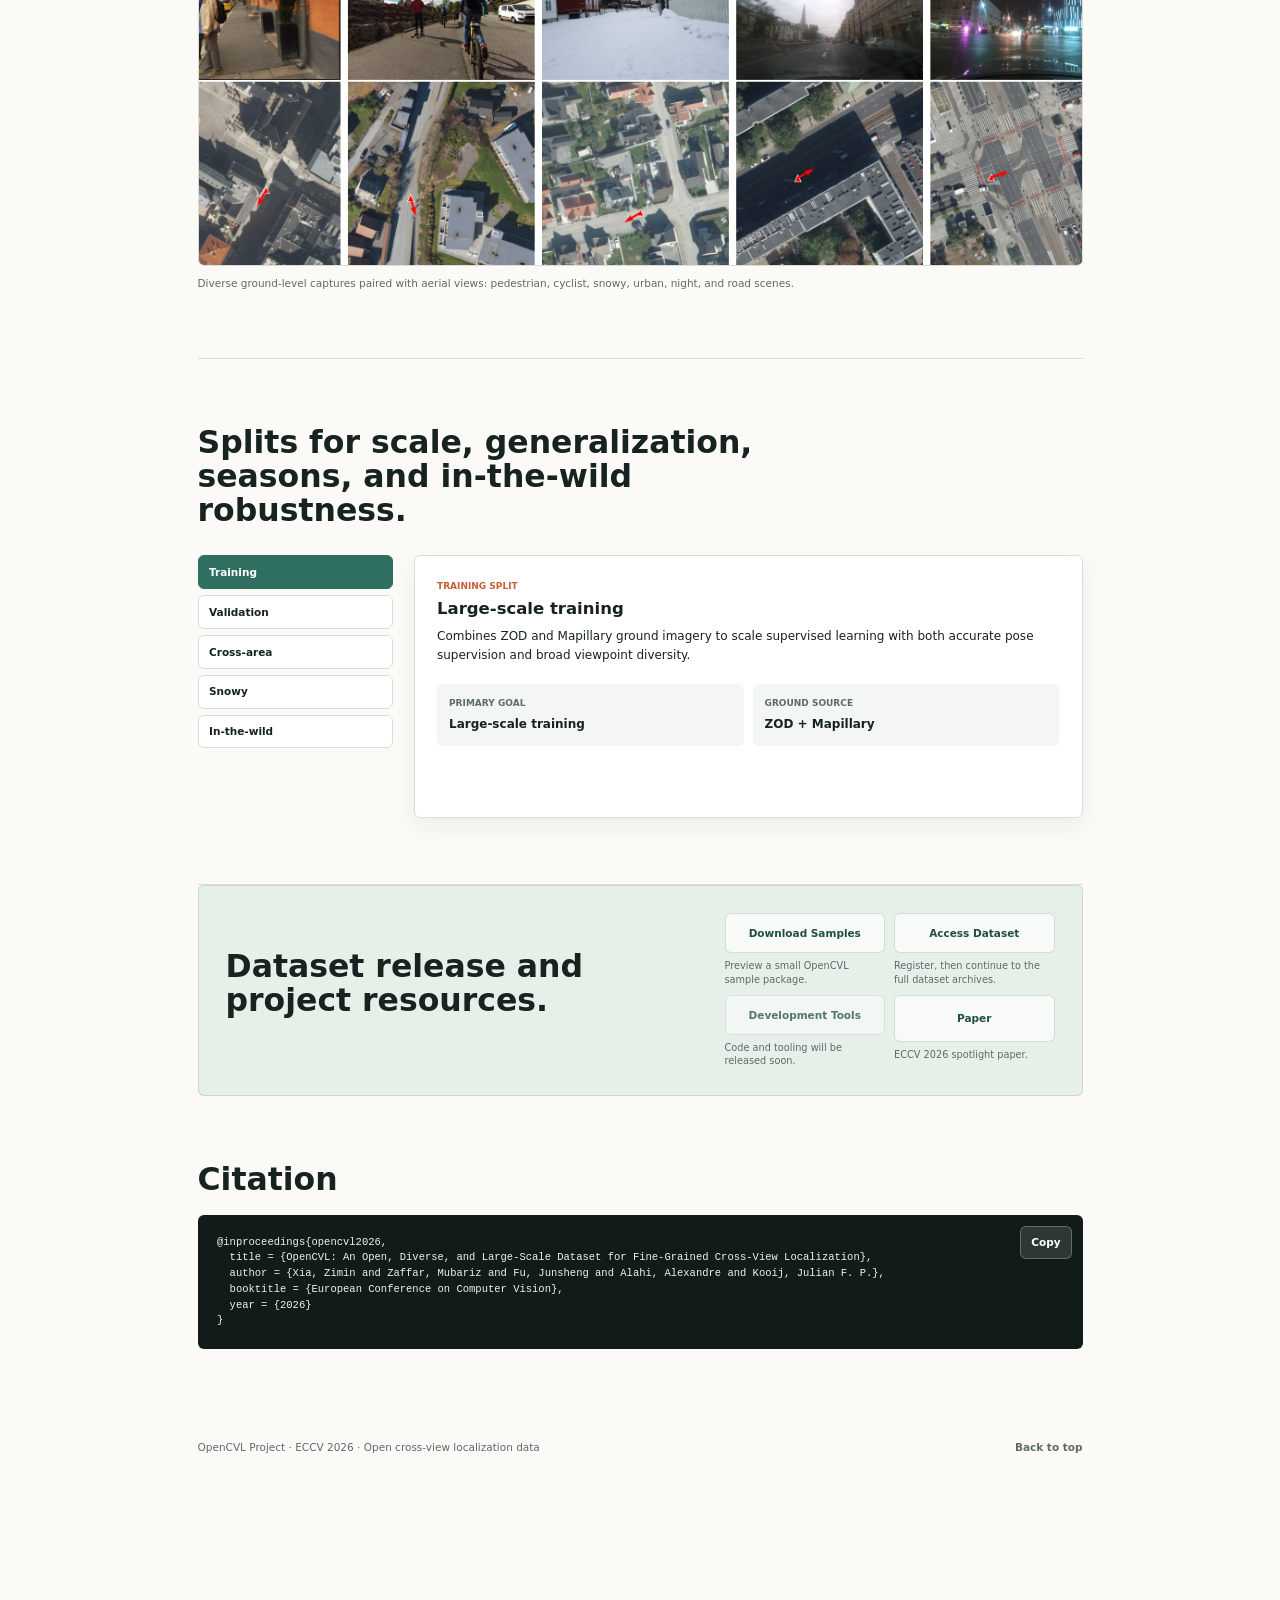
==== commit 7fa4e6ea: "Refine dataset access and download pages" ====
--- a/index.html
+++ b/index.html
@@ -64,7 +64,7 @@
           </p>
           <div class="hero-actions" aria-label="Primary actions">
             <a class="button button-secondary" href="https://drive.google.com/file/d/1xKol68v_dtLaXXbwVWZxg2AxeWeg-Kvi/view?usp=sharing" target="_blank" rel="noopener">Download Samples</a>
-            <a class="button button-secondary" href="access.html">Access Dataset</a>
+            <a class="button button-secondary" href="access.html?v=page-scale-75-2">Access Dataset</a>
             <a class="button button-secondary" href="#access">Developer Tools</a>
             <a class="button button-secondary" href="#citation">Paper</a>
           </div>
@@ -326,7 +326,7 @@
             <span>Preview a small OpenCVL sample package.</span>
           </div>
           <div class="access-card">
-            <a class="button button-secondary" href="access.html">Access Dataset</a>
+            <a class="button button-secondary" href="access.html?v=page-scale-75-2">Access Dataset</a>
             <span>Register, then continue to the full dataset archives.</span>
           </div>
           <div class="access-card">
--- a/styles.css
+++ b/styles.css
@@ -1160,7 +1160,7 @@
 }
 
 .download-card h3 {
-  margin: 10px 0 8px;
+  margin: 0 0 8px;
   font-size: 22px;
 }
 
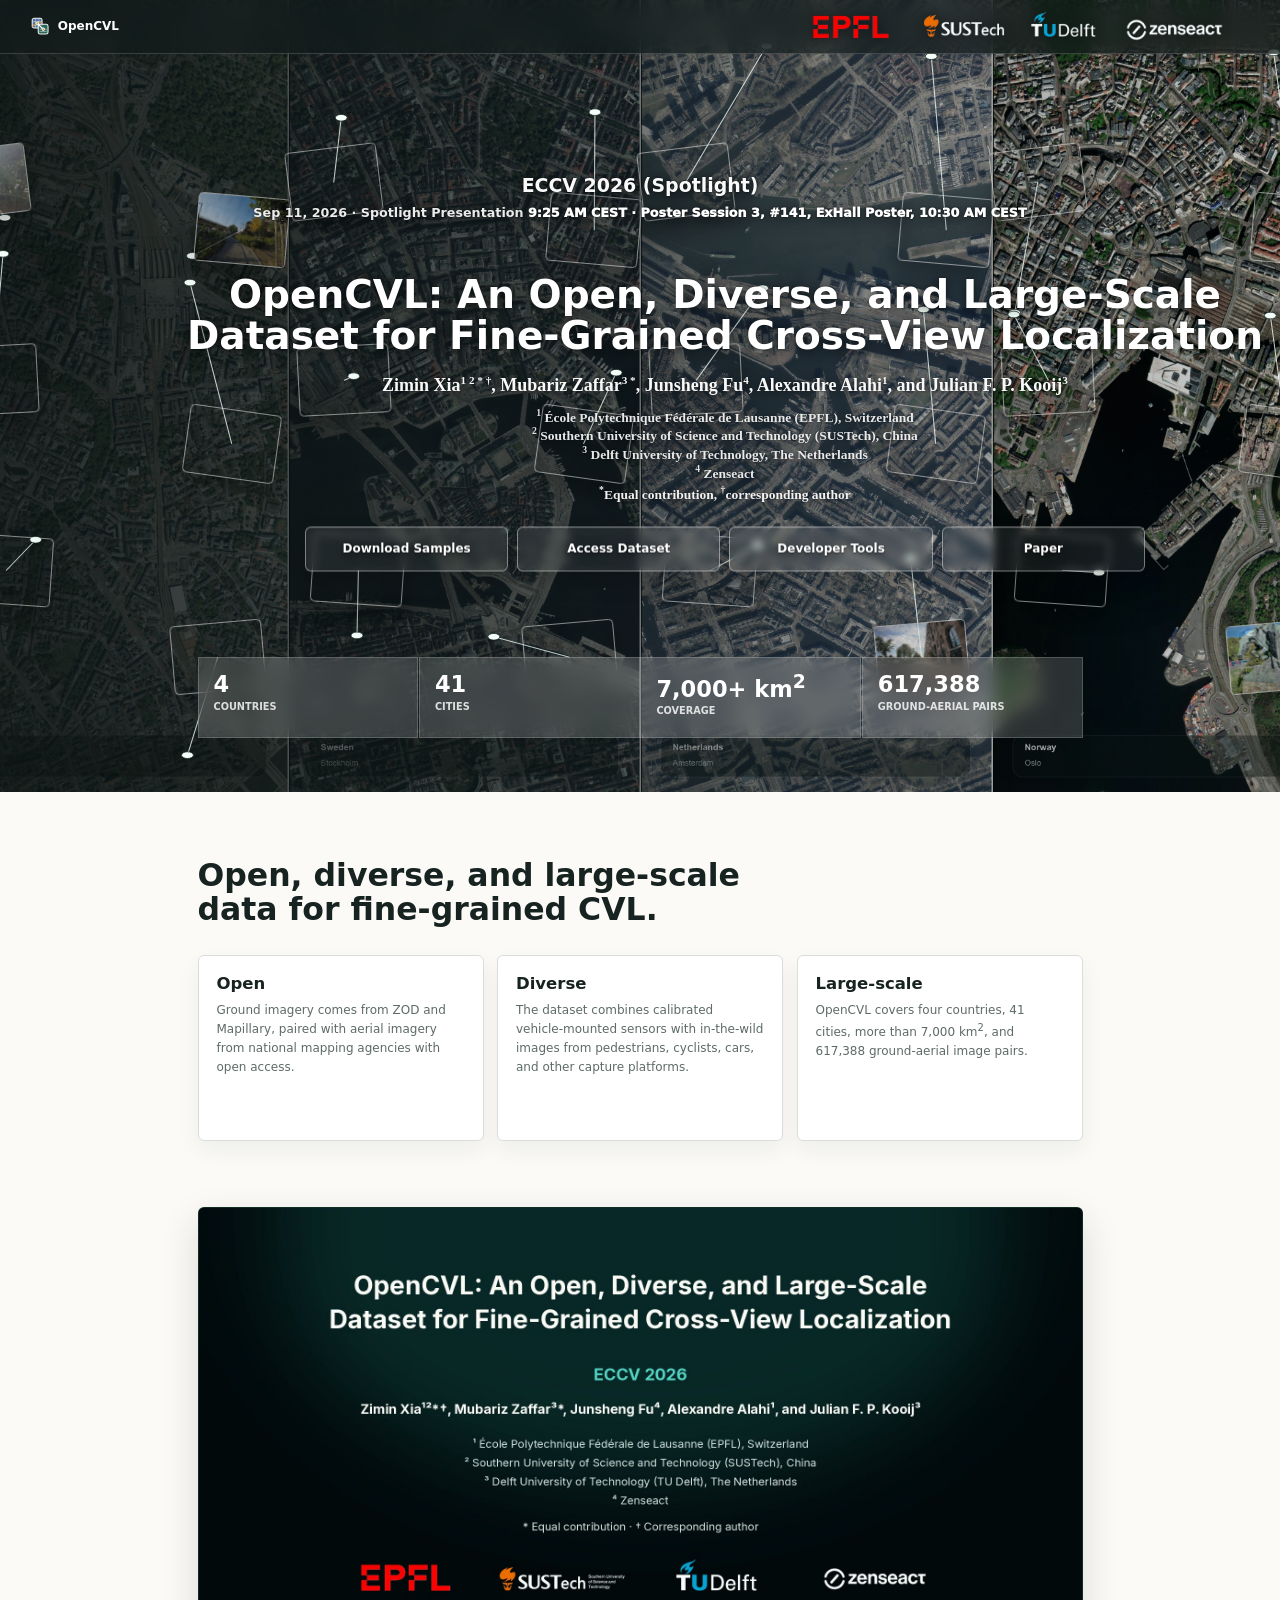
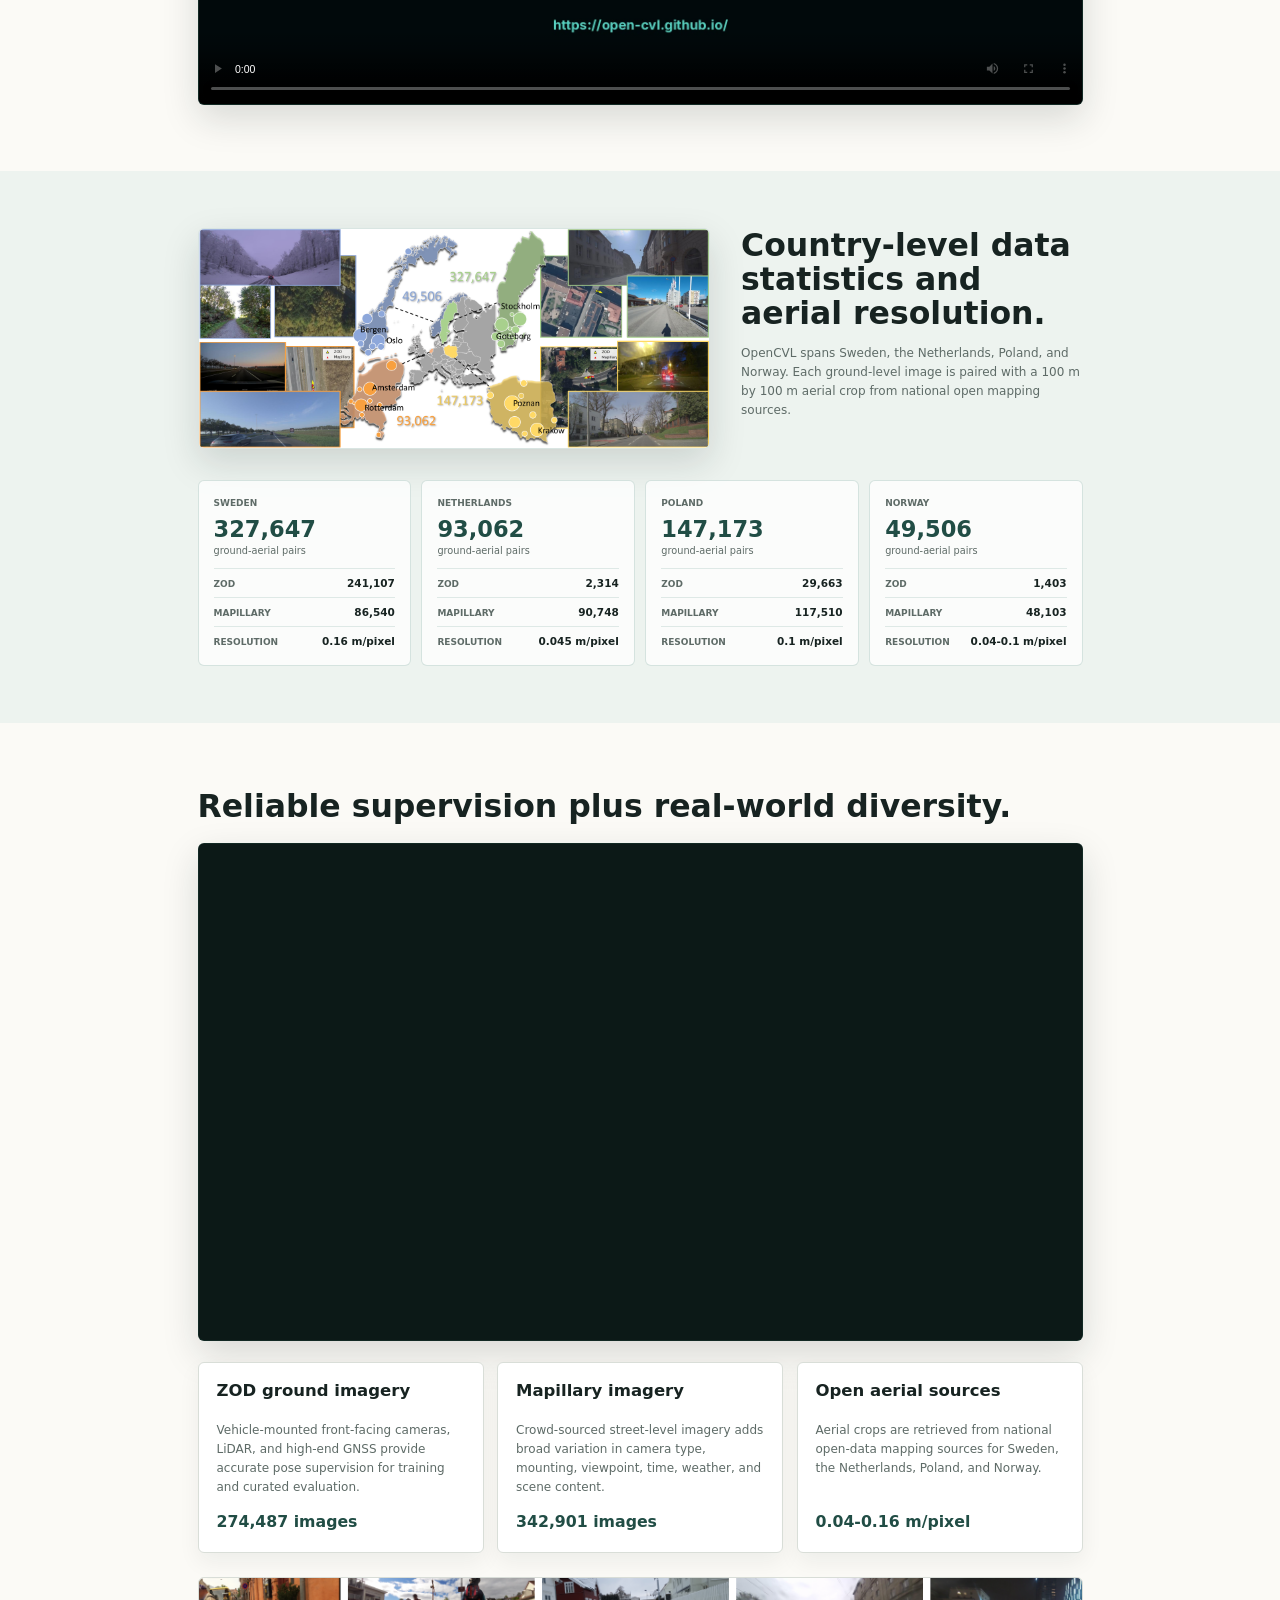
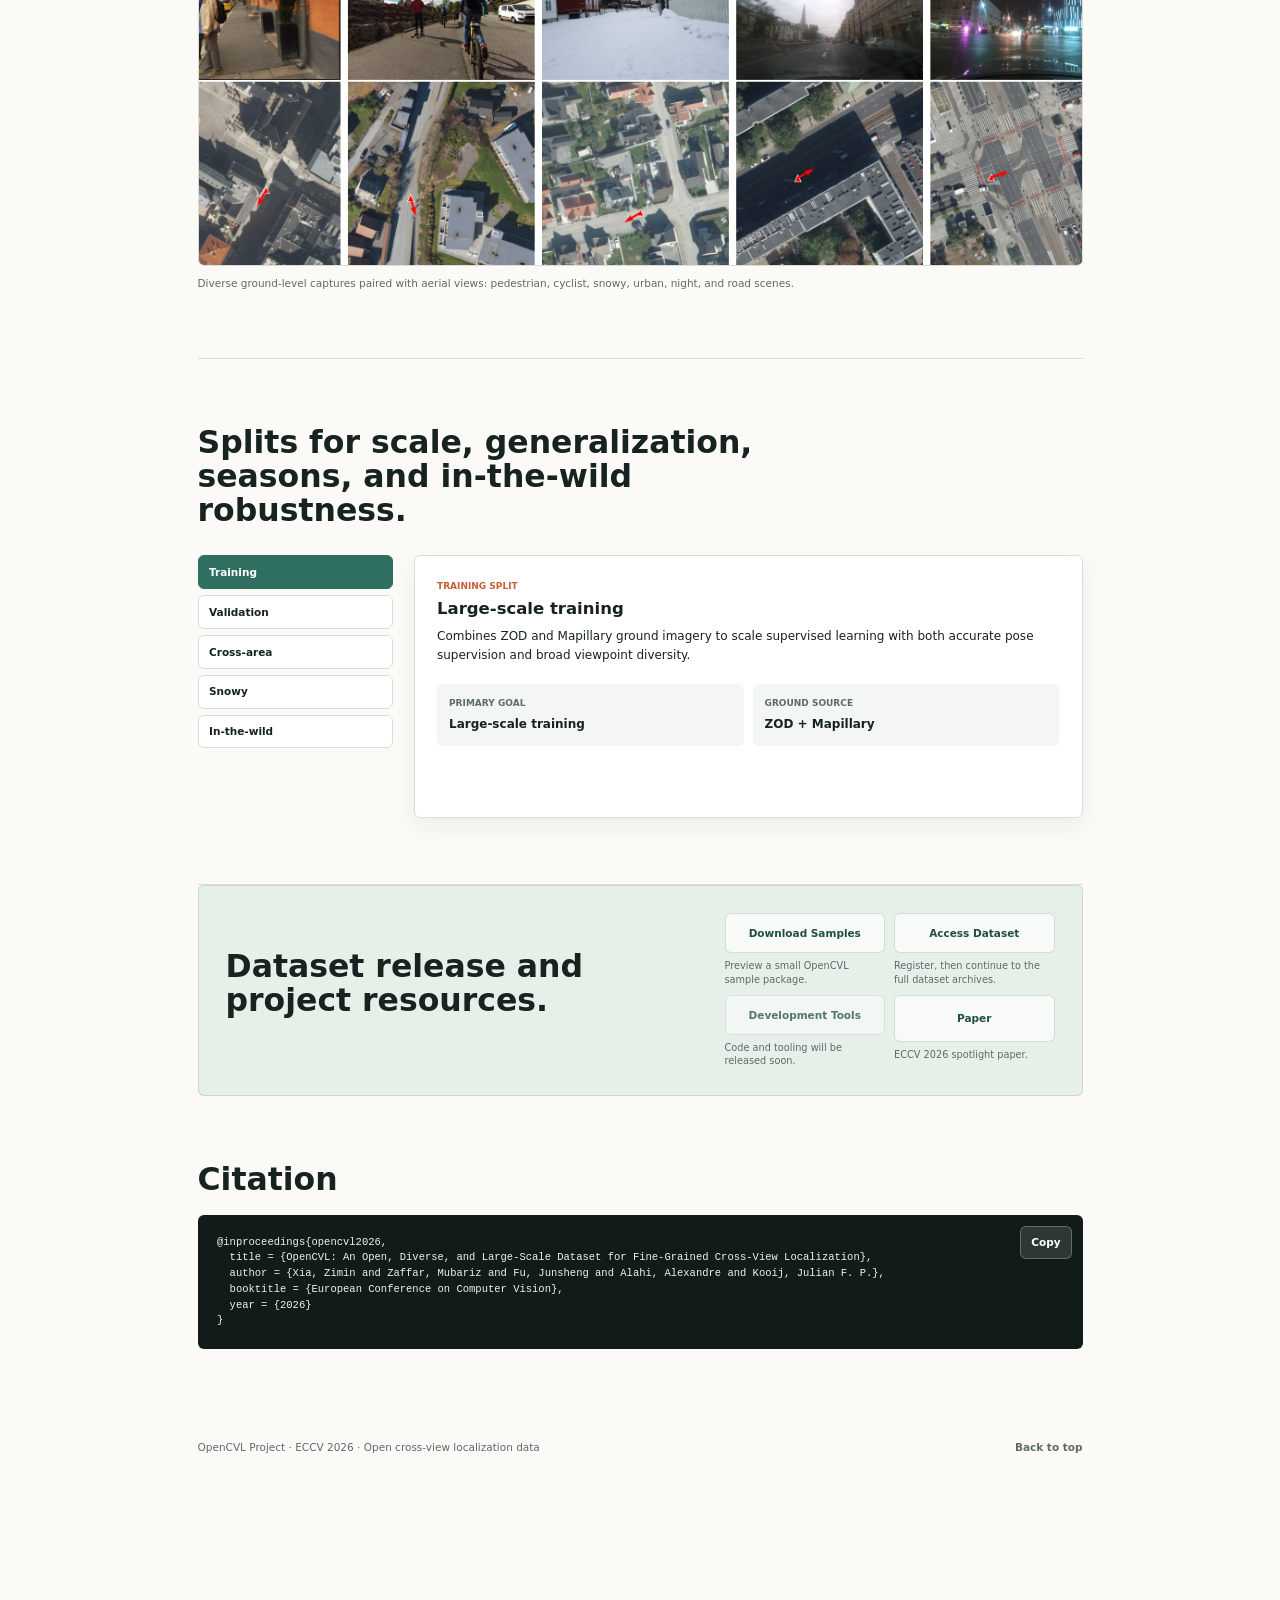
==== commit 76cfb9fa: "Link homepage to OpenCVL paper" ====
--- a/index.html
+++ b/index.html
@@ -66,7 +66,7 @@
             <a class="button button-secondary" href="https://drive.google.com/file/d/1xKol68v_dtLaXXbwVWZxg2AxeWeg-Kvi/view?usp=sharing" target="_blank" rel="noopener">Download Samples</a>
             <a class="button button-secondary" href="access.html?v=page-scale-75-2">Access Dataset</a>
             <a class="button button-secondary" href="#access">Developer Tools</a>
-            <a class="button button-secondary" href="#citation">Paper</a>
+            <a class="button button-secondary" href="https://arxiv.org/abs/2608.25274" target="_blank" rel="noopener">Paper</a>
           </div>
         </div>
         <dl class="hero-stats" aria-label="OpenCVL headline statistics">
@@ -334,7 +334,7 @@
             <span>Code and tooling will be released soon.</span>
           </div>
           <div class="access-card">
-            <a class="button button-secondary" href="#citation">Paper</a>
+            <a class="button button-secondary" href="https://arxiv.org/abs/2608.25274" target="_blank" rel="noopener">Paper</a>
             <span>ECCV 2026 spotlight paper.</span>
           </div>
         </div>
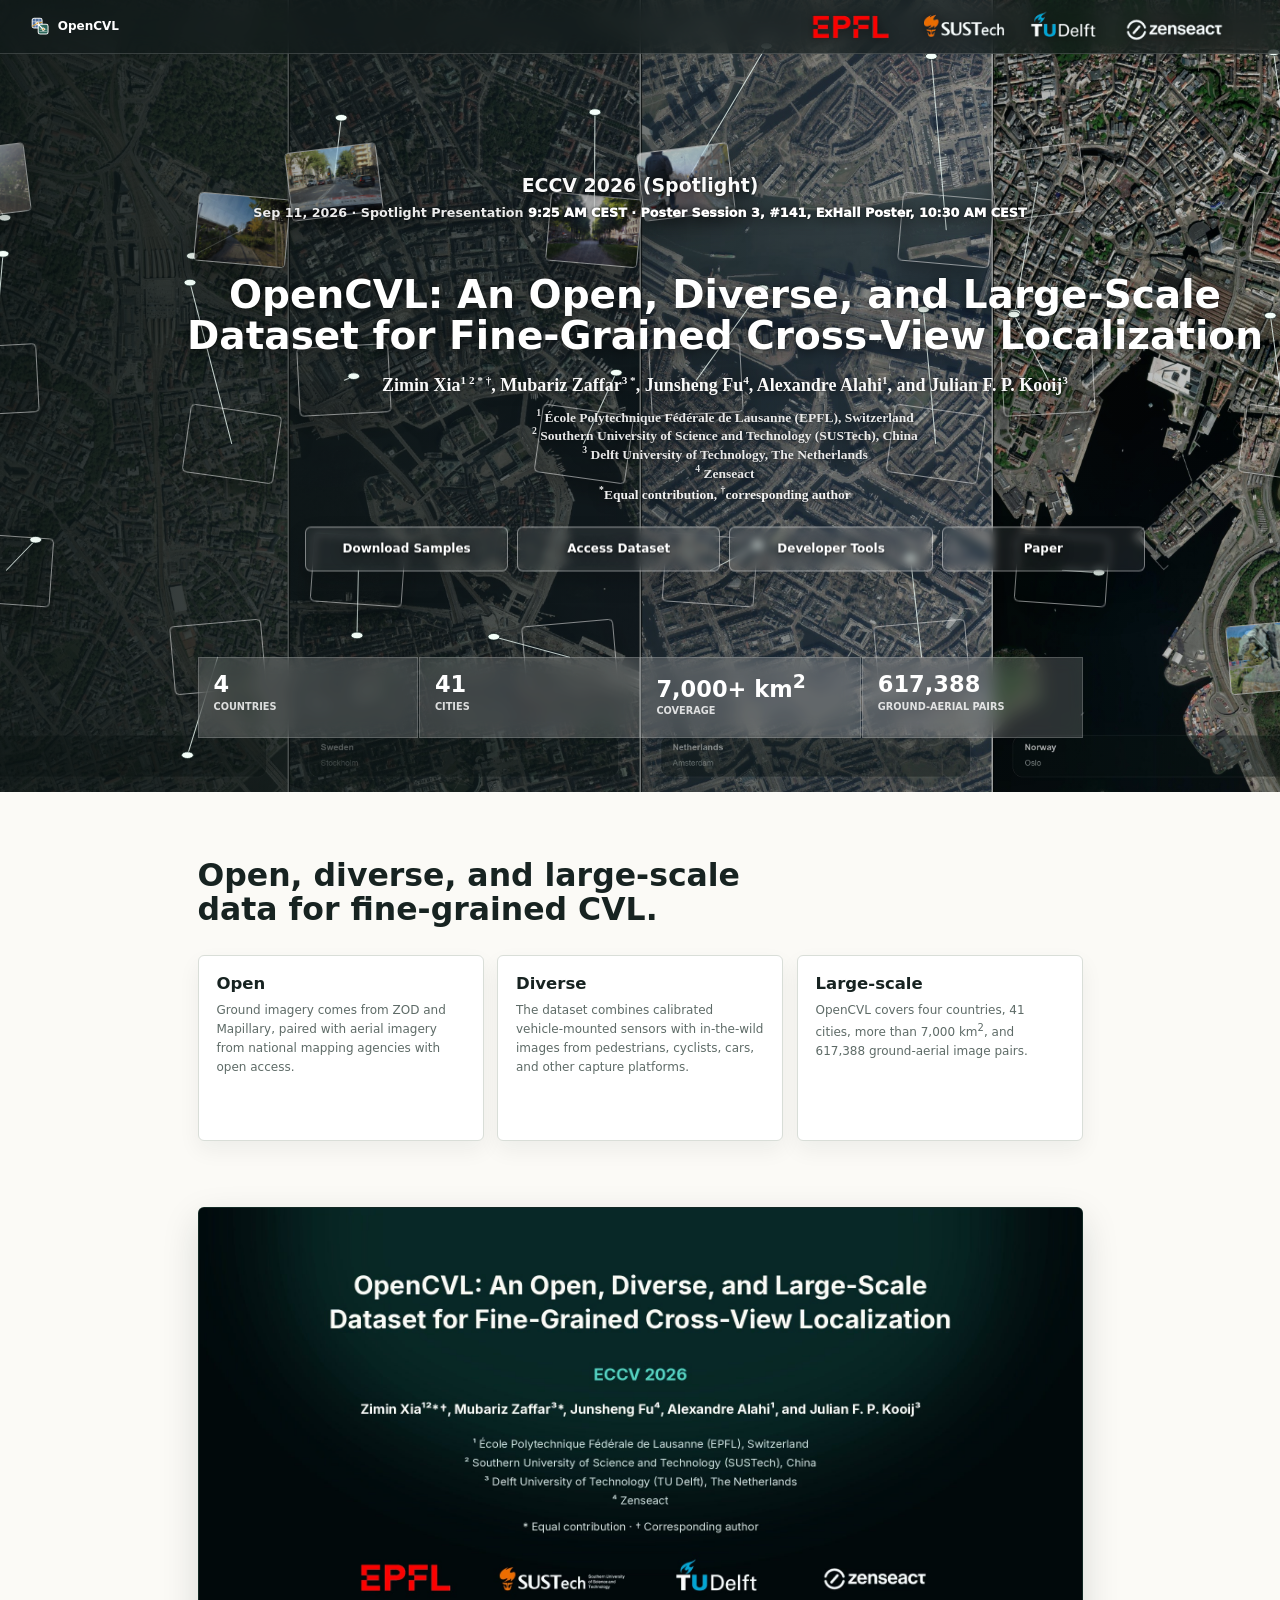
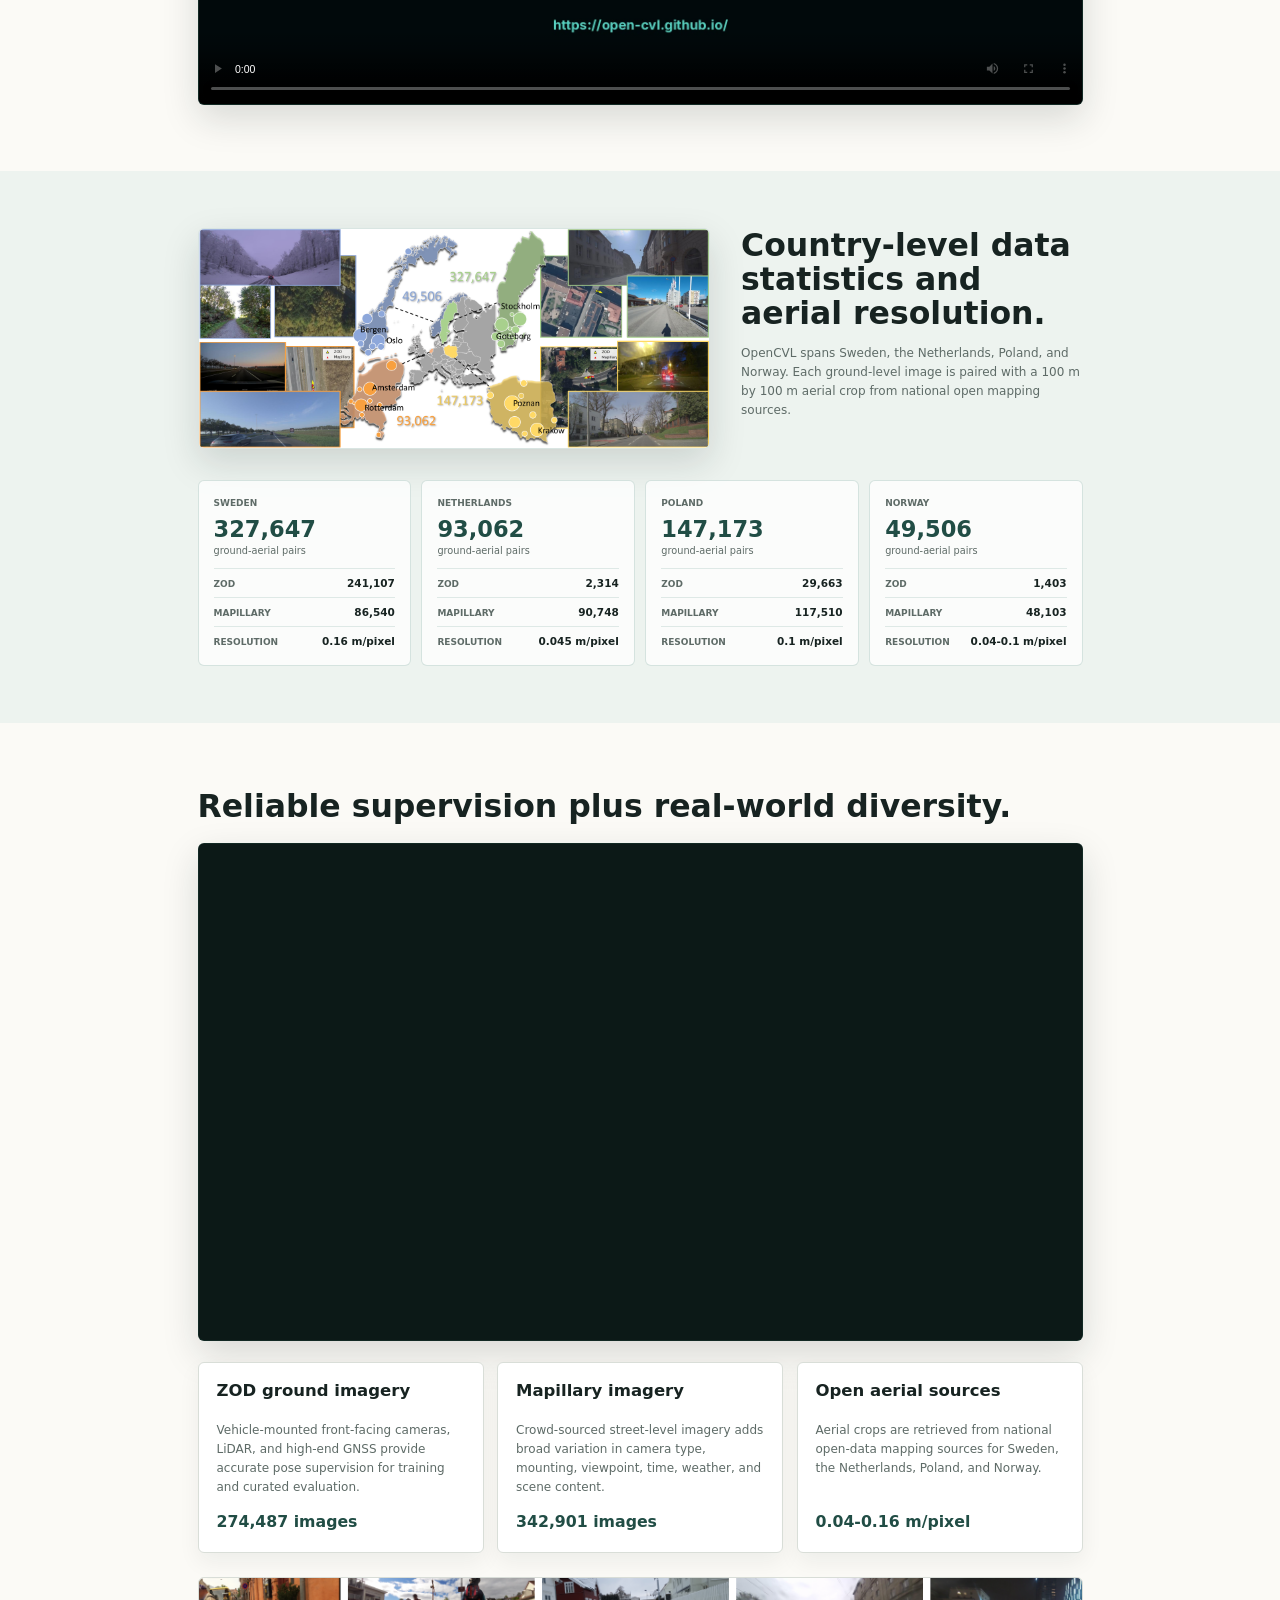
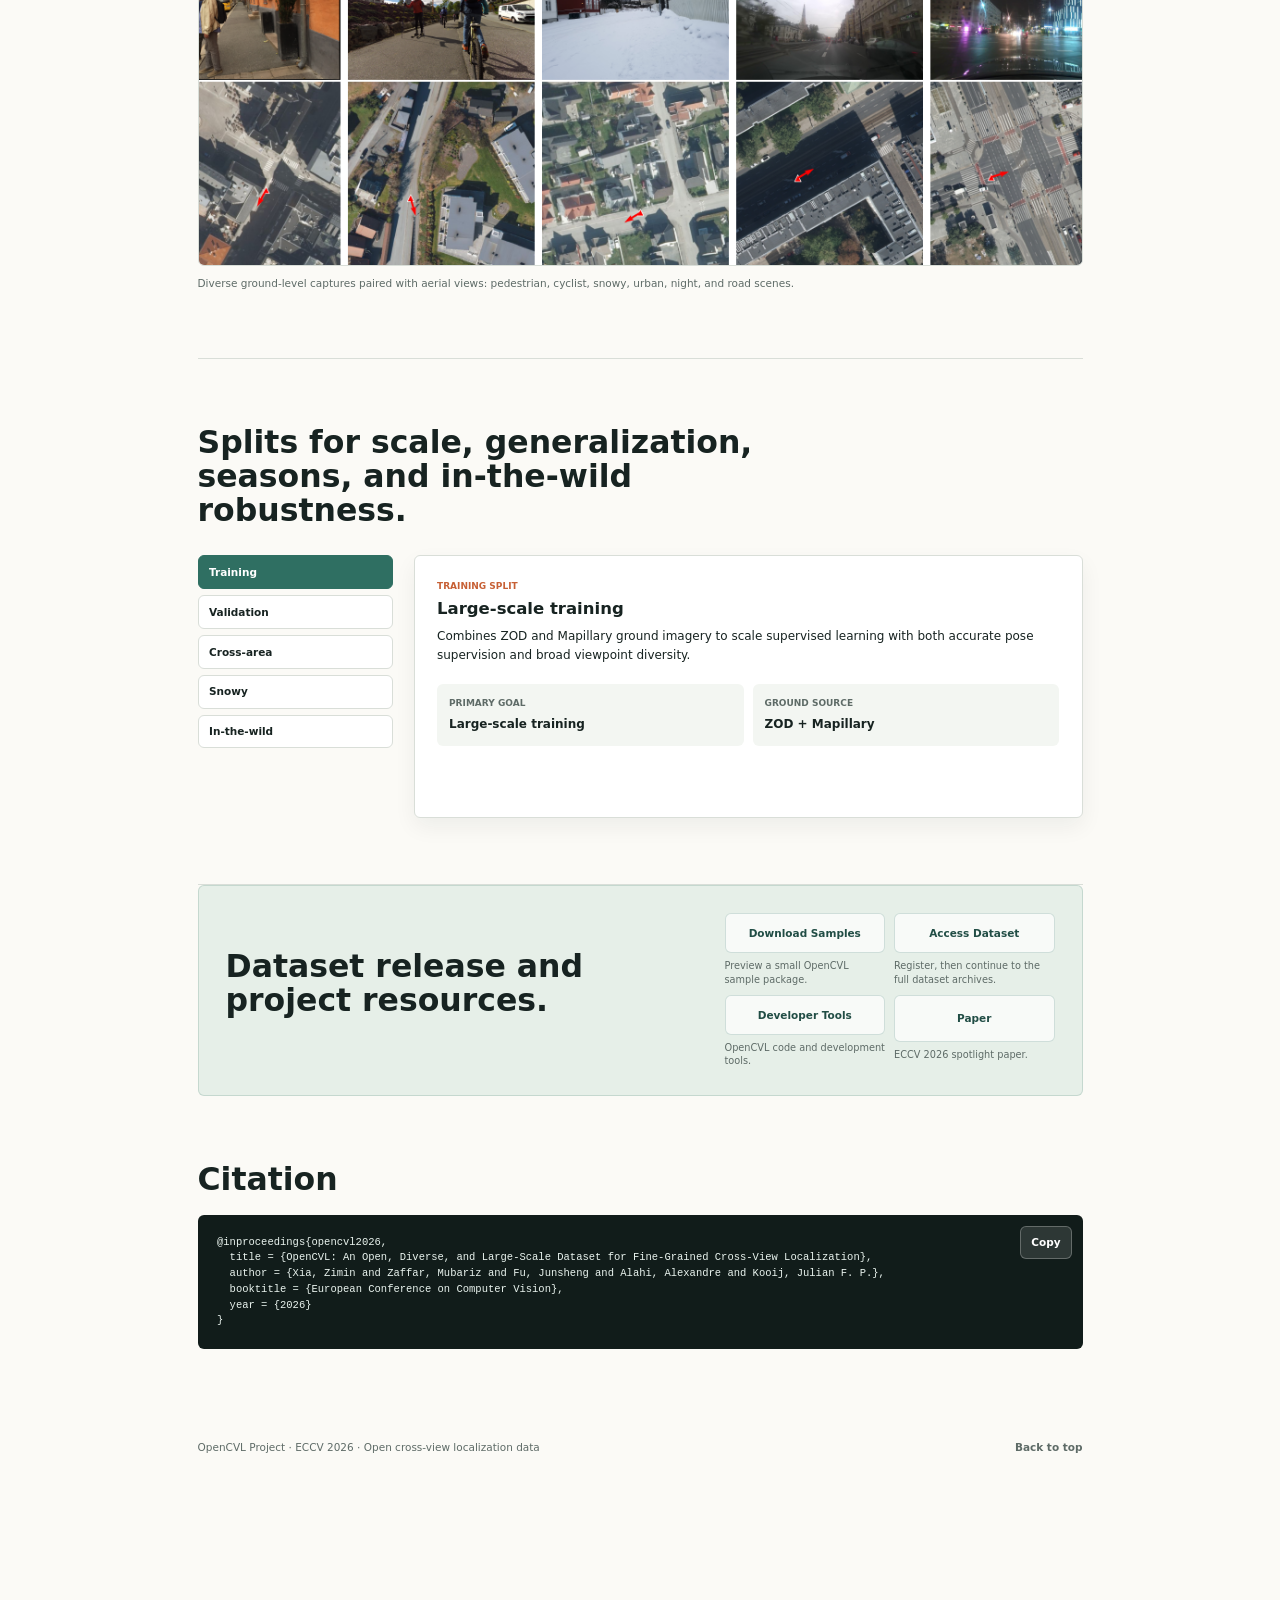
==== commit 838218df: "Link homepage to development tools" ====
--- a/index.html
+++ b/index.html
@@ -65,7 +65,7 @@
           <div class="hero-actions" aria-label="Primary actions">
             <a class="button button-secondary" href="https://drive.google.com/file/d/1xKol68v_dtLaXXbwVWZxg2AxeWeg-Kvi/view?usp=sharing" target="_blank" rel="noopener">Download Samples</a>
             <a class="button button-secondary" href="access.html?v=page-scale-75-2">Access Dataset</a>
-            <a class="button button-secondary" href="#access">Developer Tools</a>
+            <a class="button button-secondary" href="https://github.com/Open-CVL/opencvl" target="_blank" rel="noopener">Developer Tools</a>
             <a class="button button-secondary" href="https://arxiv.org/abs/2608.25274" target="_blank" rel="noopener">Paper</a>
           </div>
         </div>
@@ -330,8 +330,8 @@
             <span>Register, then continue to the full dataset archives.</span>
           </div>
           <div class="access-card">
-            <span class="button button-secondary is-disabled" role="link" aria-disabled="true">Development Tools</span>
-            <span>Code and tooling will be released soon.</span>
+            <a class="button button-secondary" href="https://github.com/Open-CVL/opencvl" target="_blank" rel="noopener">Developer Tools</a>
+            <span>OpenCVL code and development tools.</span>
           </div>
           <div class="access-card">
             <a class="button button-secondary" href="https://arxiv.org/abs/2608.25274" target="_blank" rel="noopener">Paper</a>
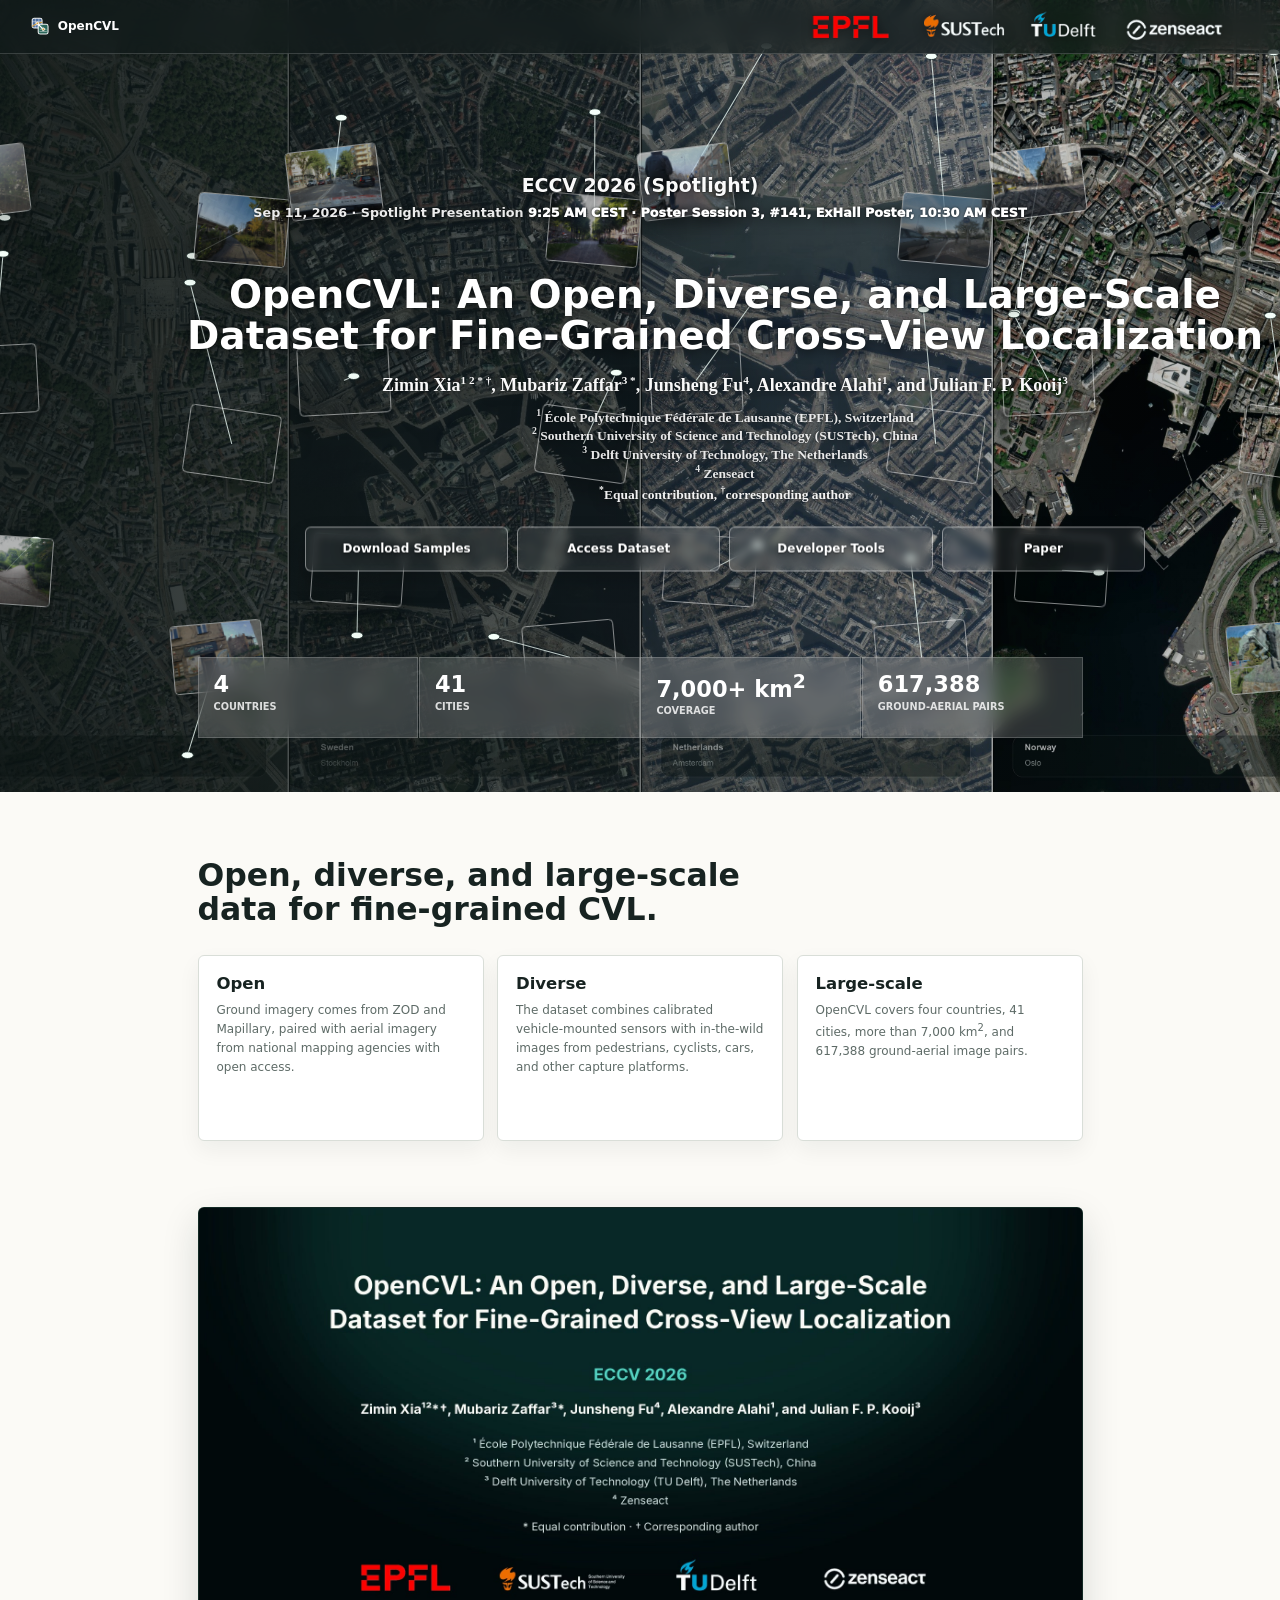
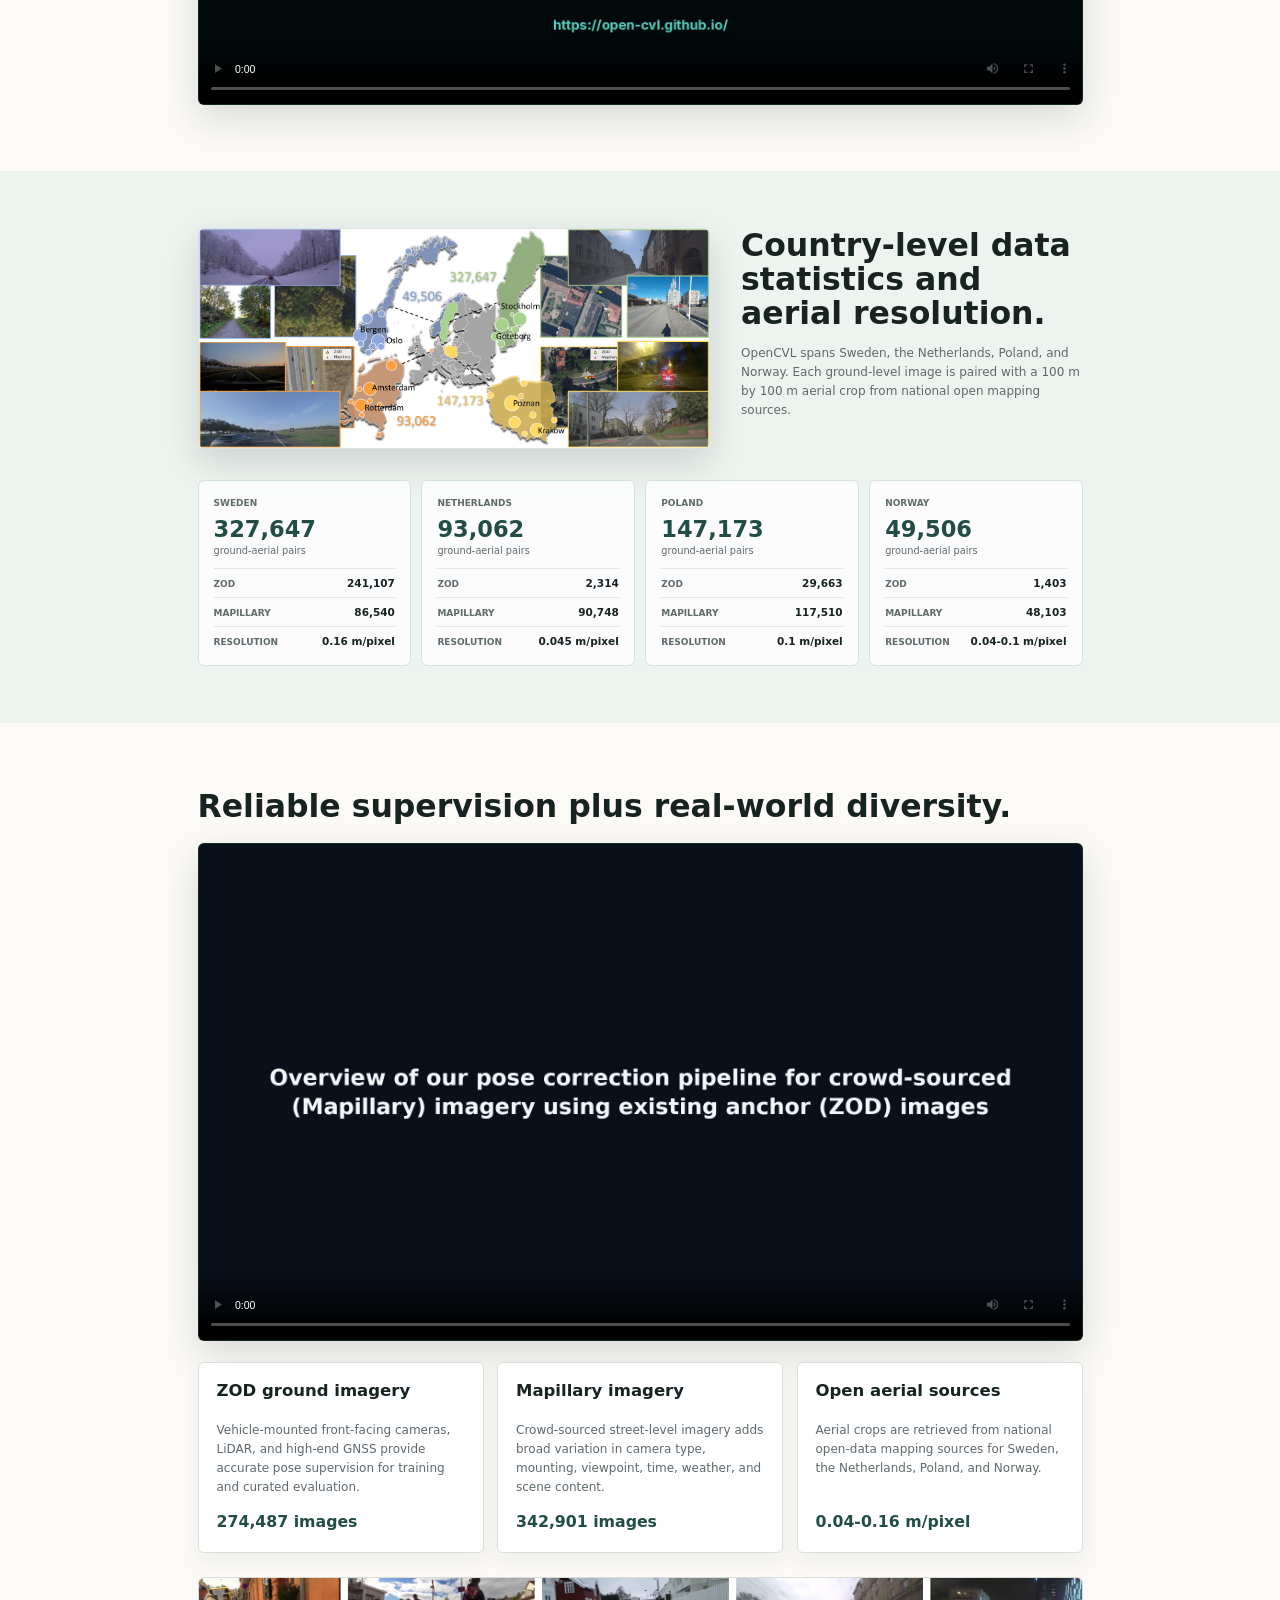
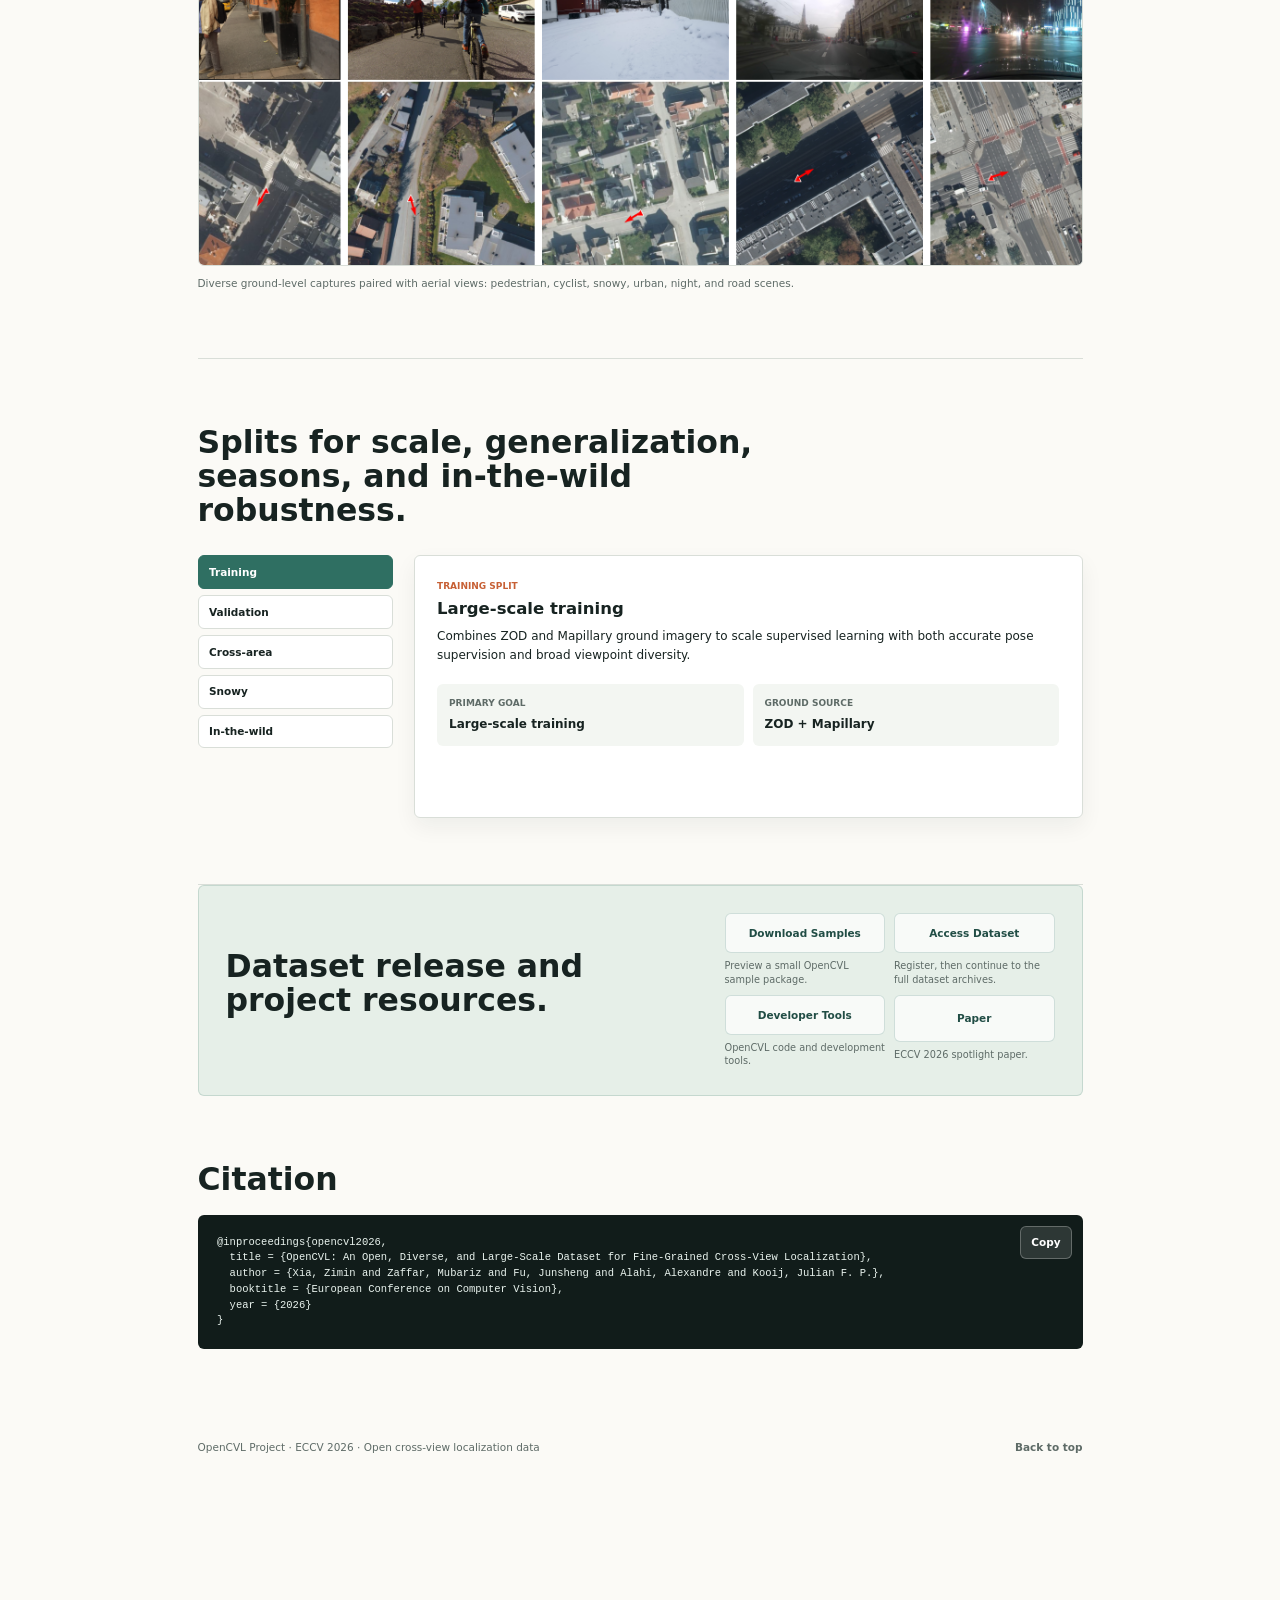
==== commit beb8b273: "Host pose curation video locally" ====
--- a/index.html
+++ b/index.html
@@ -227,13 +227,10 @@
           <h2 id="source-title">Reliable supervision plus real-world diversity.</h2>
         </div>
         <figure class="video-panel source-video" aria-label="Pose curation pipeline video">
-          <iframe
-            src="https://drive.google.com/file/d/1rjW6OQ2pGdxlhhzJEJ_TkIlP_bkHywxG/preview"
-            title="Pose curation pipeline video"
-            allow="autoplay"
-            allowfullscreen
-            loading="lazy"
-          ></iframe>
+          <video controls playsinline preload="metadata" poster="assets/img/opencvl-pose-curation-poster.jpg">
+            <source src="opencvl-pose-curation-1080p.mp4" type="video/mp4">
+            Your browser does not support the video tag.
+          </video>
         </figure>
         <div class="source-grid">
           <article class="source-card">
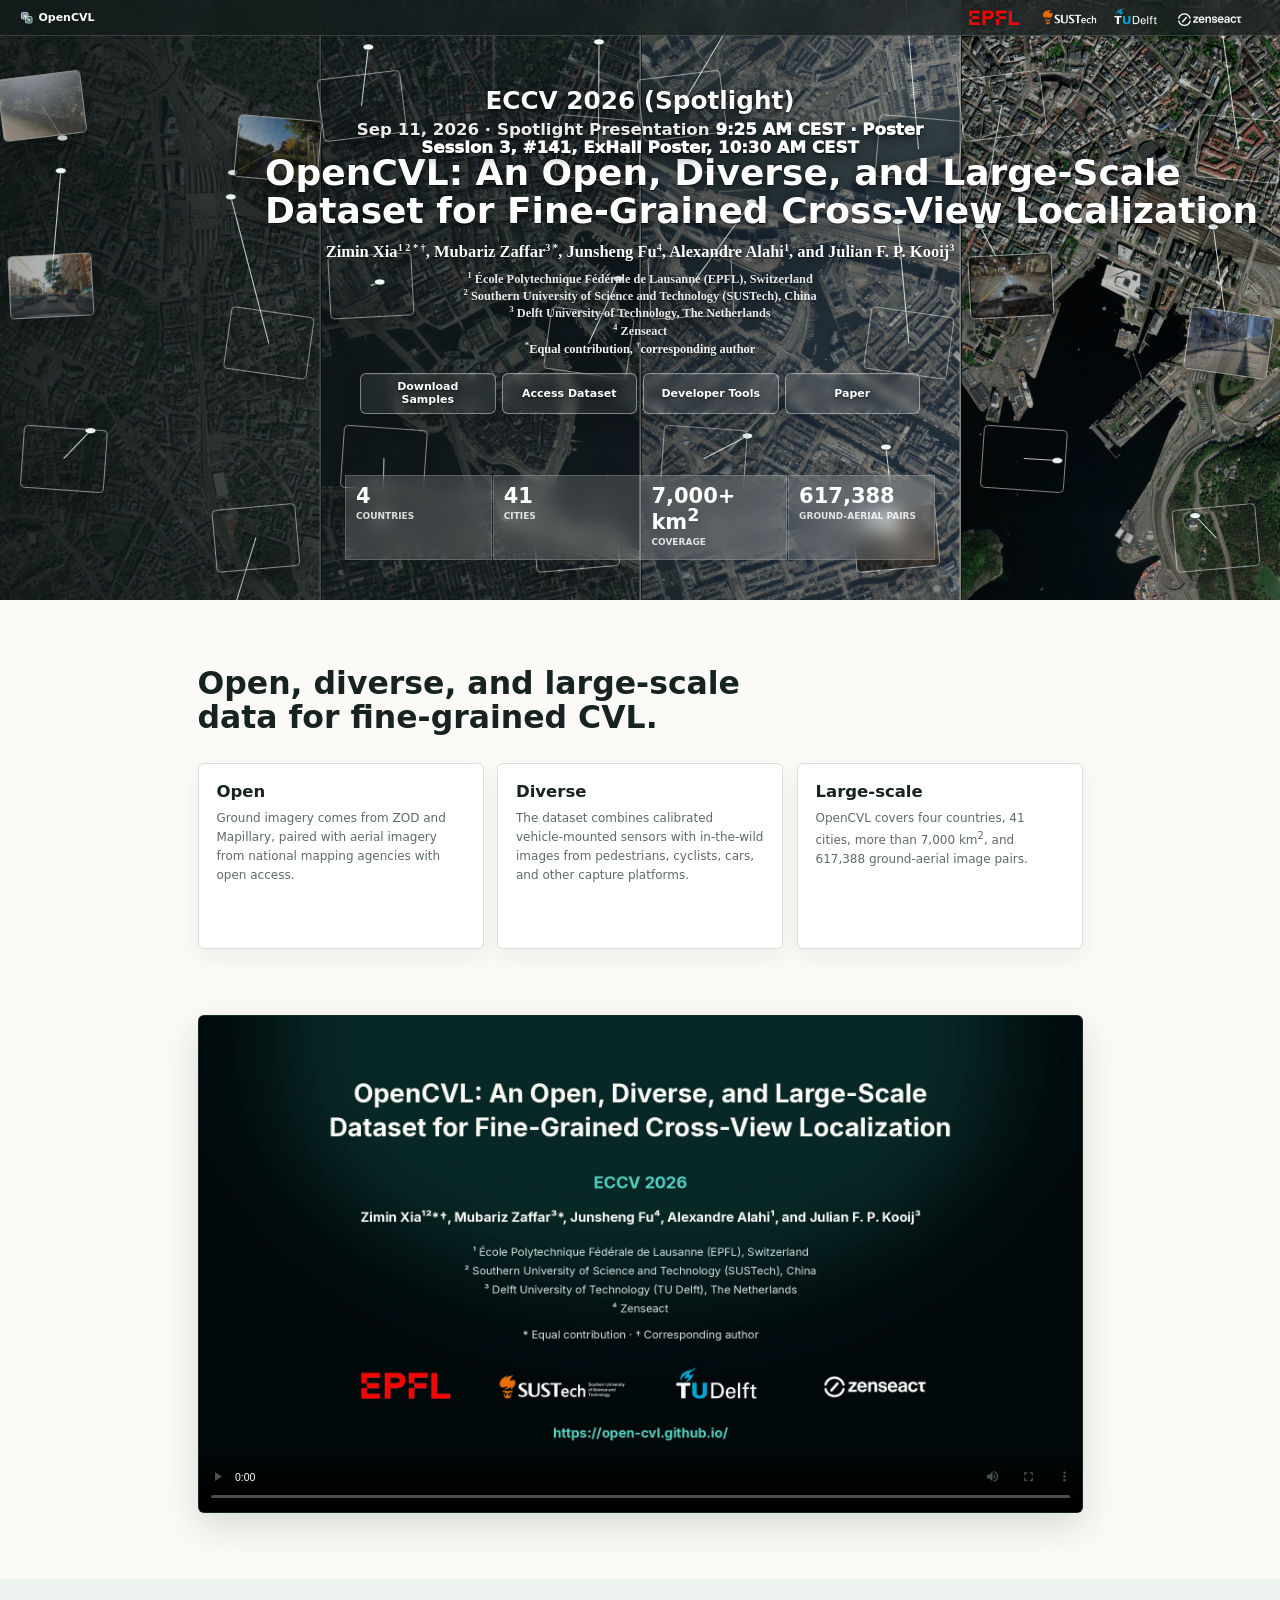
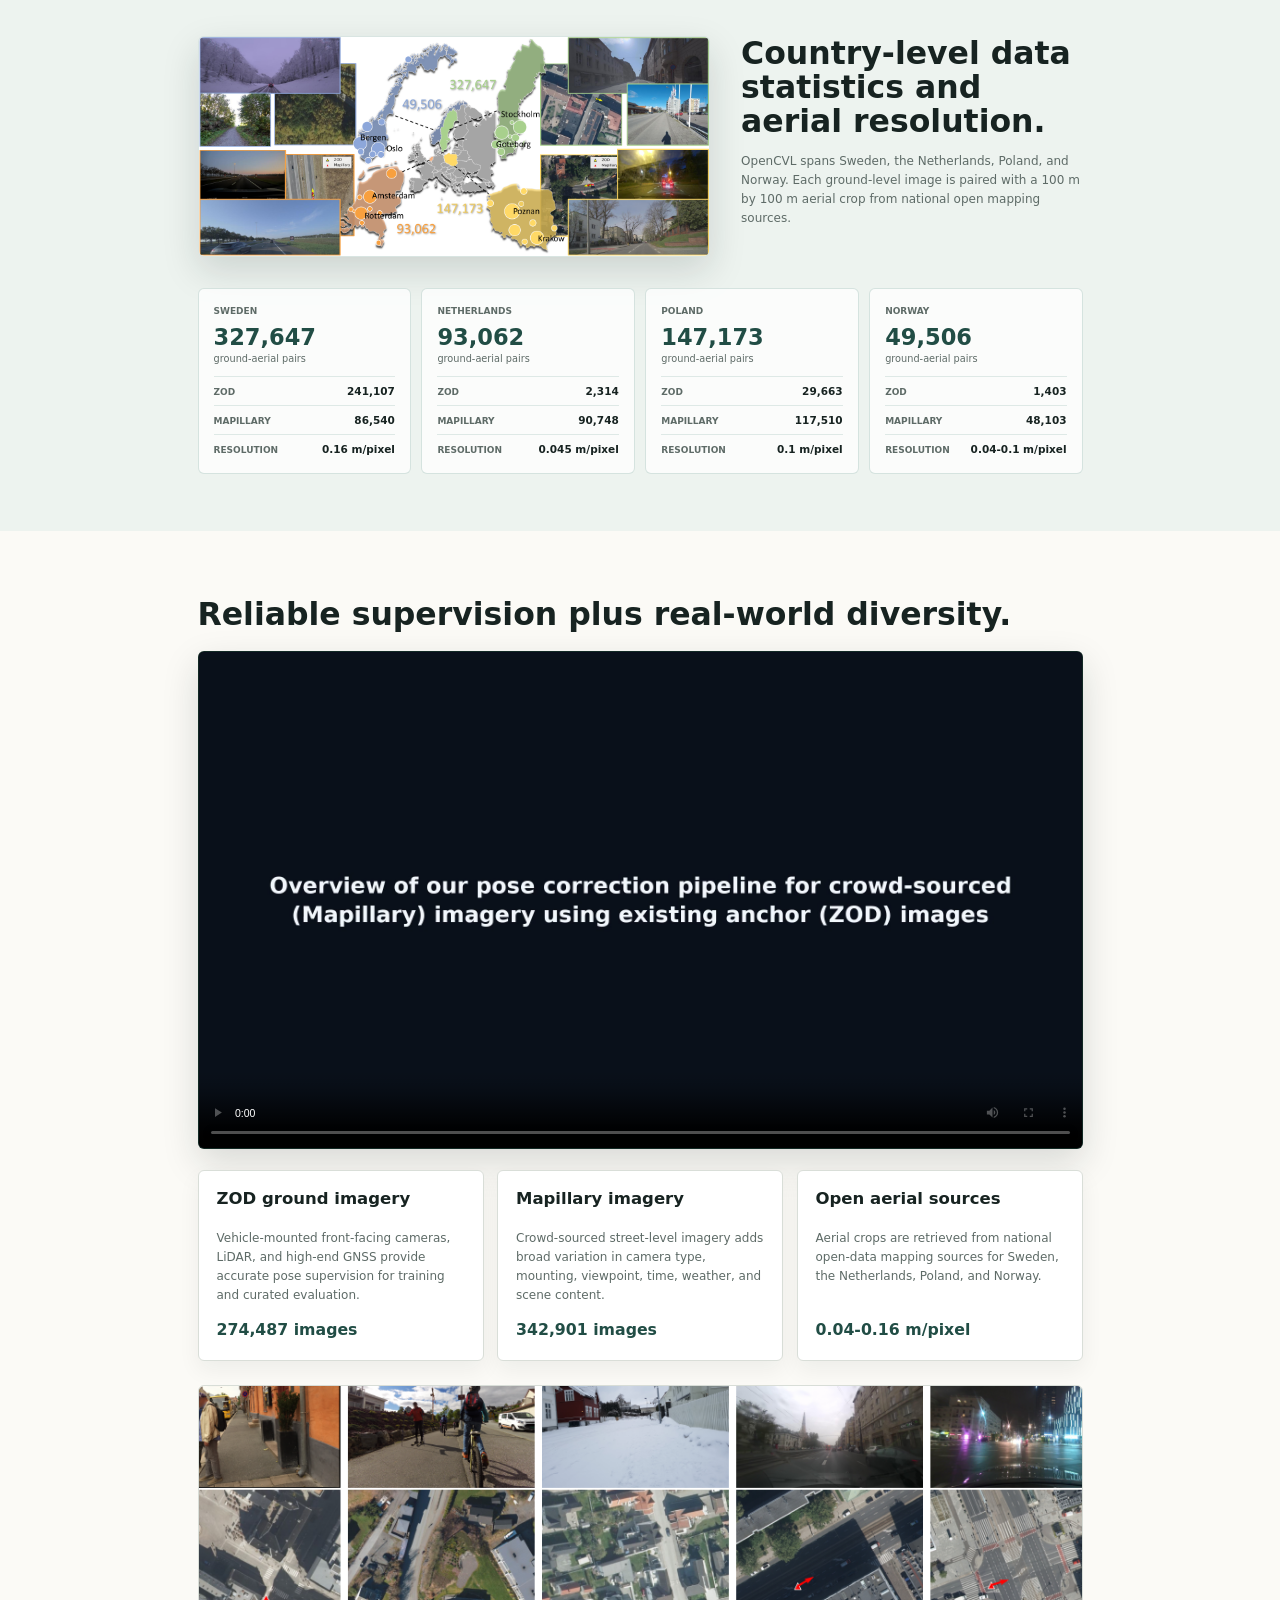
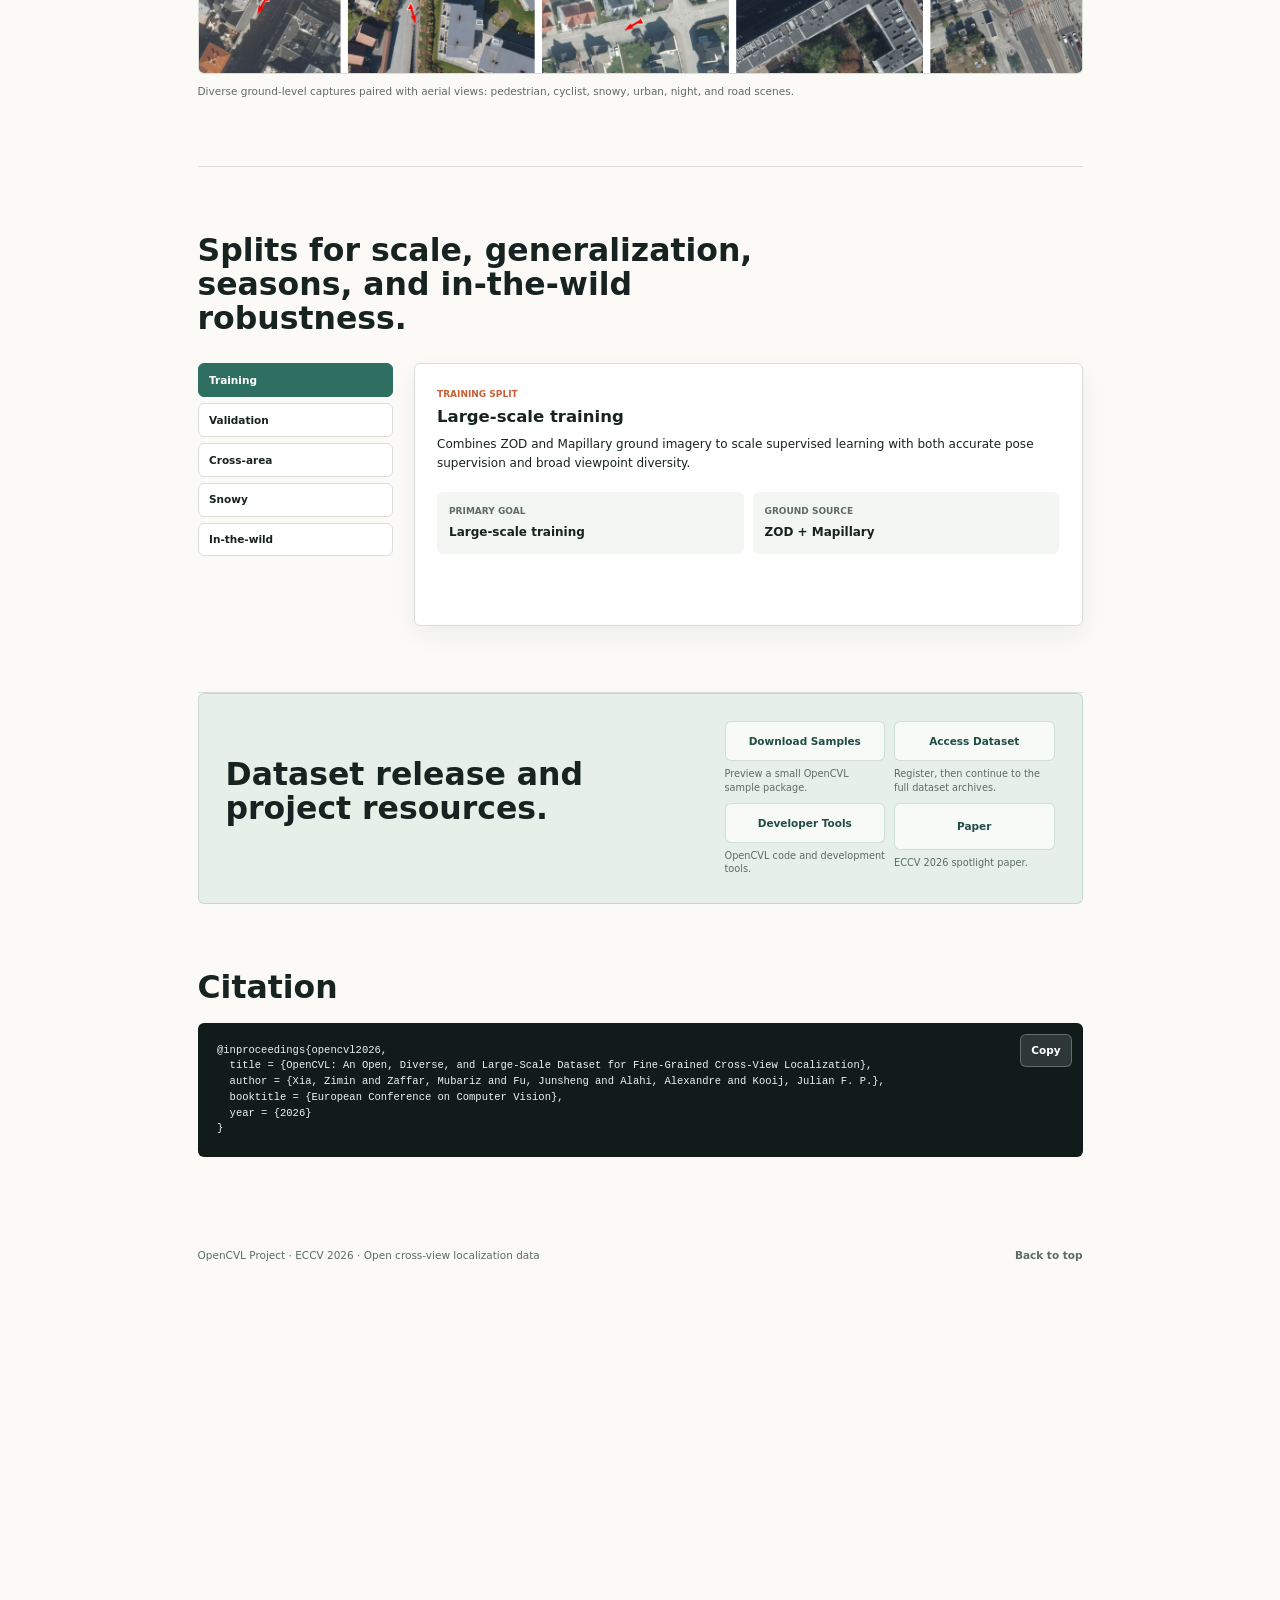
==== commit 8f1e66af: "Make homepage hero responsive across displays" ====
--- a/index.html
+++ b/index.html
@@ -9,7 +9,7 @@
     >
     <title>OpenCVL: An Open, Diverse, and Large-Scale Dataset for Fine-Grained Cross-View Localization</title>
     <link rel="icon" href="assets/favicon.svg" type="image/svg+xml">
-    <link rel="stylesheet" href="styles.css?v=homepage-scale-75-7">
+    <link rel="stylesheet" href="styles.css?v=responsive-hero-zoomable-2">
   </head>
   <body>
     <header class="site-header" aria-label="Site header">
--- a/styles.css
+++ b/styles.css
@@ -523,6 +523,109 @@
   text-transform: uppercase;
 }
 
+/* Keep the desktop hero composed like a single responsive poster. */
+@media (min-width: 941px) {
+  html.homepage-scale .site-header {
+    padding: 0.625vw 2.083333vw;
+    font-size: clamp(0.875rem, calc(0.75rem + 0.208333vw), 1.125rem);
+  }
+
+  html.homepage-scale .brand {
+    gap: 0.520833vw;
+  }
+
+  html.homepage-scale .brand-mark {
+    width: 1.40625vw;
+    height: 1.40625vw;
+  }
+
+  html.homepage-scale .site-institutes img {
+    max-height: 2.395833vw;
+  }
+
+  html.homepage-scale .hero {
+    height: max(800px, 53.333333vw);
+    min-height: 0;
+    gap: 2.083333vw;
+    padding: 7.708333vw 2.083333vw 2.916667vw;
+  }
+
+  html.homepage-scale .ground-sample {
+    width: 8.75vw;
+  }
+
+  html.homepage-scale .hero-copy {
+    width: min(78.125vw, calc(100vw - 3.75vw));
+    transform: translateY(-3.020833vw);
+  }
+
+  html.homepage-scale .hero h1 {
+    max-width: 78.125vw;
+    margin-bottom: 1.145833vw;
+    font-size: clamp(3rem, calc(2.4375rem + 0.677083vw), 4rem);
+  }
+
+  html.homepage-scale .hero-conference {
+    top: -6.875vw;
+    width: min(66.666667vw, calc(100vw - 4.166667vw));
+    gap: 0.729167vw;
+    font-size: clamp(1.75rem, calc(1.453125rem + 0.403646vw), 2.375rem);
+  }
+
+  html.homepage-scale .hero-authors {
+    max-width: min(78.125vw, 100%);
+    margin-bottom: 0.729167vw;
+    font-size: clamp(1.375rem, calc(1.125rem + 0.3125vw), 1.75rem);
+  }
+
+  html.homepage-scale .hero-affiliations {
+    max-width: 44.791667vw;
+    margin-bottom: 1.5625vw;
+    font-size: clamp(1rem, calc(0.84375rem + 0.234375vw), 1.3125rem);
+  }
+
+  html.homepage-scale .hero-affiliations .author-notes {
+    margin-top: 0.104167vw;
+  }
+
+  html.homepage-scale .hero-actions {
+    width: min(58.333333vw, 100%);
+    gap: 0.625vw;
+  }
+
+  html.homepage-scale .hero-actions .button {
+    flex-basis: 11.979167vw;
+    max-width: 14.583333vw;
+    min-height: 3.125vw;
+    padding: 0.625vw 0.9375vw;
+    font-size: clamp(0.875rem, calc(0.75rem + 0.208333vw), 1.125rem);
+  }
+
+  html.homepage-scale .hero-stats {
+    width: 61.458333vw;
+  }
+
+  html.homepage-scale .hero-stats div {
+    min-height: 5.625vw;
+    padding: 1.041667vw;
+  }
+
+  html.homepage-scale .hero-stats dt {
+    margin-bottom: 0.208333vw;
+    font-size: clamp(1.75rem, calc(1.40625rem + 0.390625vw), 2.25rem);
+  }
+
+  html.homepage-scale .hero-stats dd {
+    font-size: clamp(0.75rem, calc(0.609375rem + 0.169271vw), 0.9375rem);
+  }
+}
+
+@media (min-width: 941px) and (max-width: 1200px) {
+  html.homepage-scale .hero-conference {
+    top: -100px;
+  }
+}
+
 .section {
   padding-block: 88px;
 }
@@ -1307,6 +1410,11 @@
     width: min(100% - 32px, 760px);
   }
 
+  .hero-copy,
+  .hero-stats {
+    width: 100%;
+  }
+
   .hero-copy {
     transform: translateY(-20px);
   }
@@ -1324,8 +1432,11 @@
   }
 
   .hero-conference {
-    top: -110px;
-    width: min(100vw - 48px, 760px);
+    position: static;
+    top: auto;
+    width: 100%;
+    margin-bottom: 26px;
+    transform: none;
     font-size: 18px;
   }
 
@@ -1468,8 +1579,8 @@
   }
 
   .hero-conference {
-    top: -94px;
-    width: calc(100vw - 28px);
+    width: 100%;
+    margin-bottom: 22px;
     font-size: 14px;
   }
 
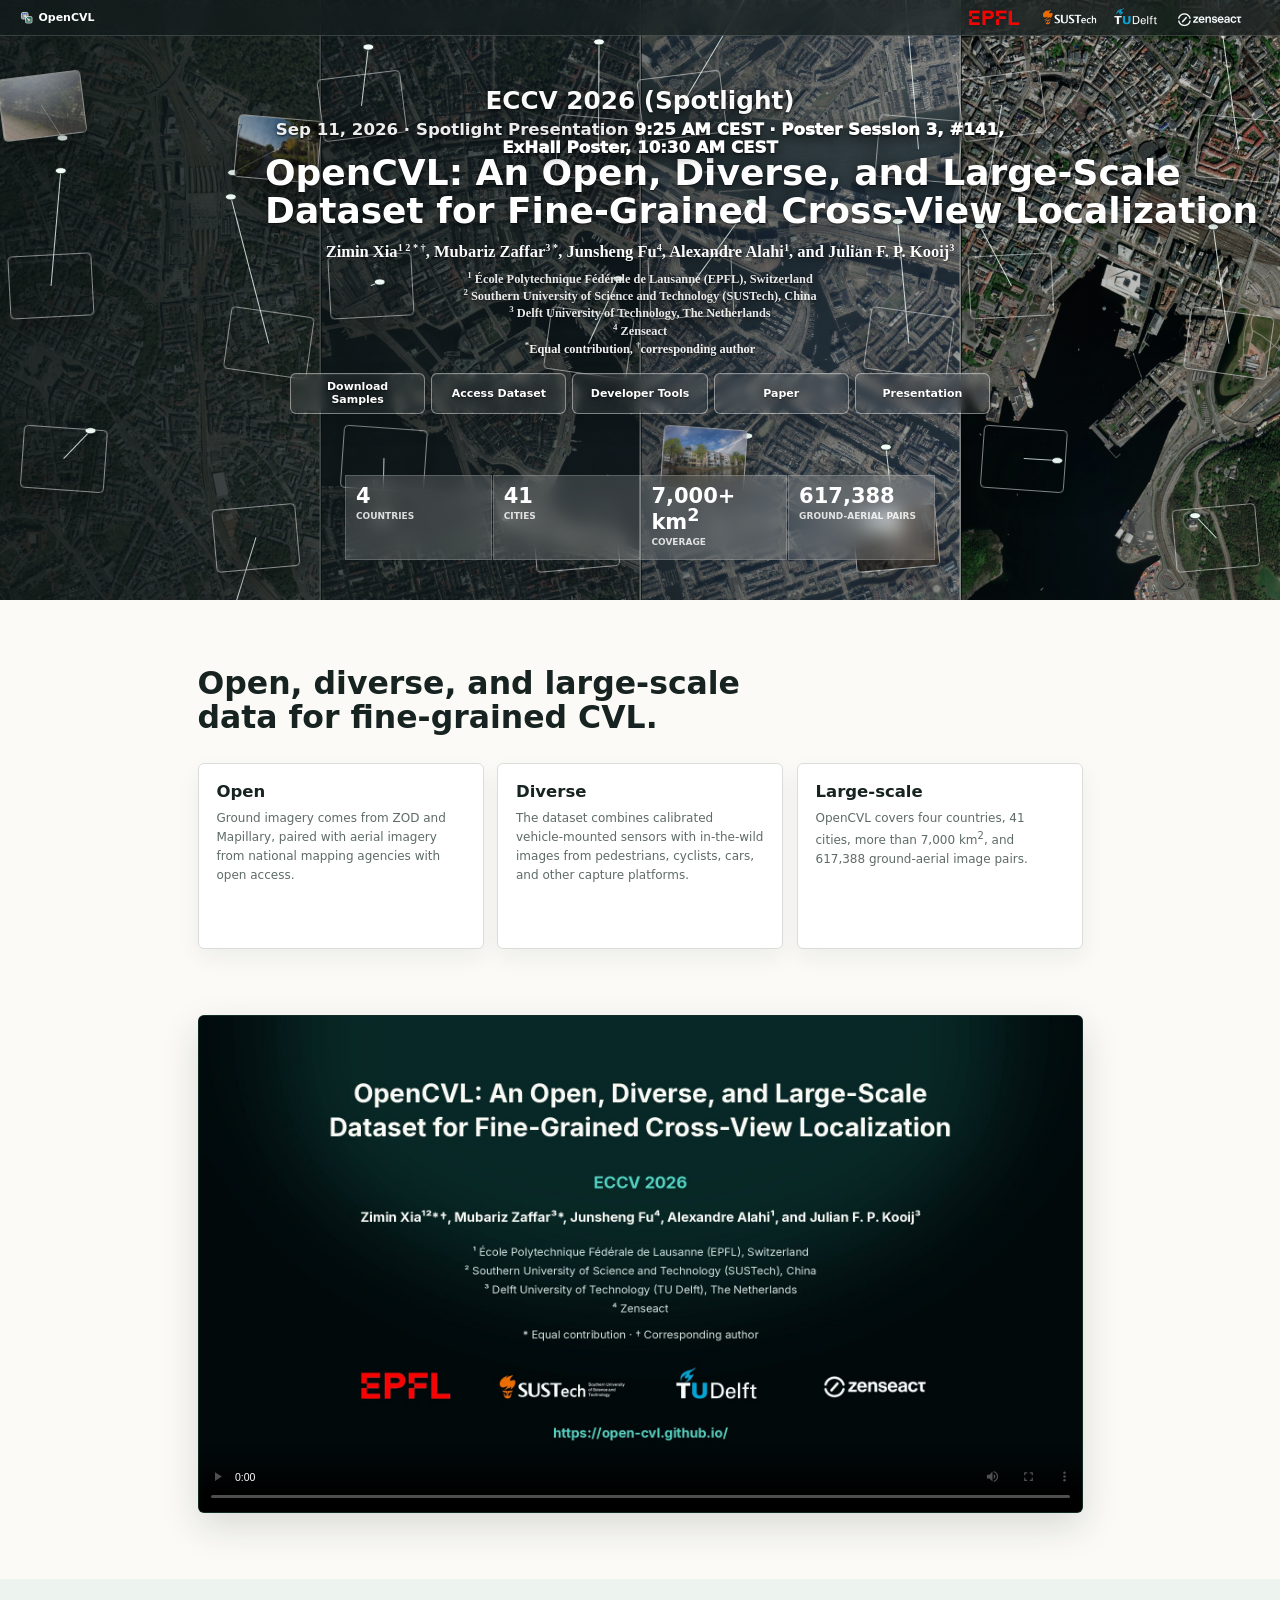
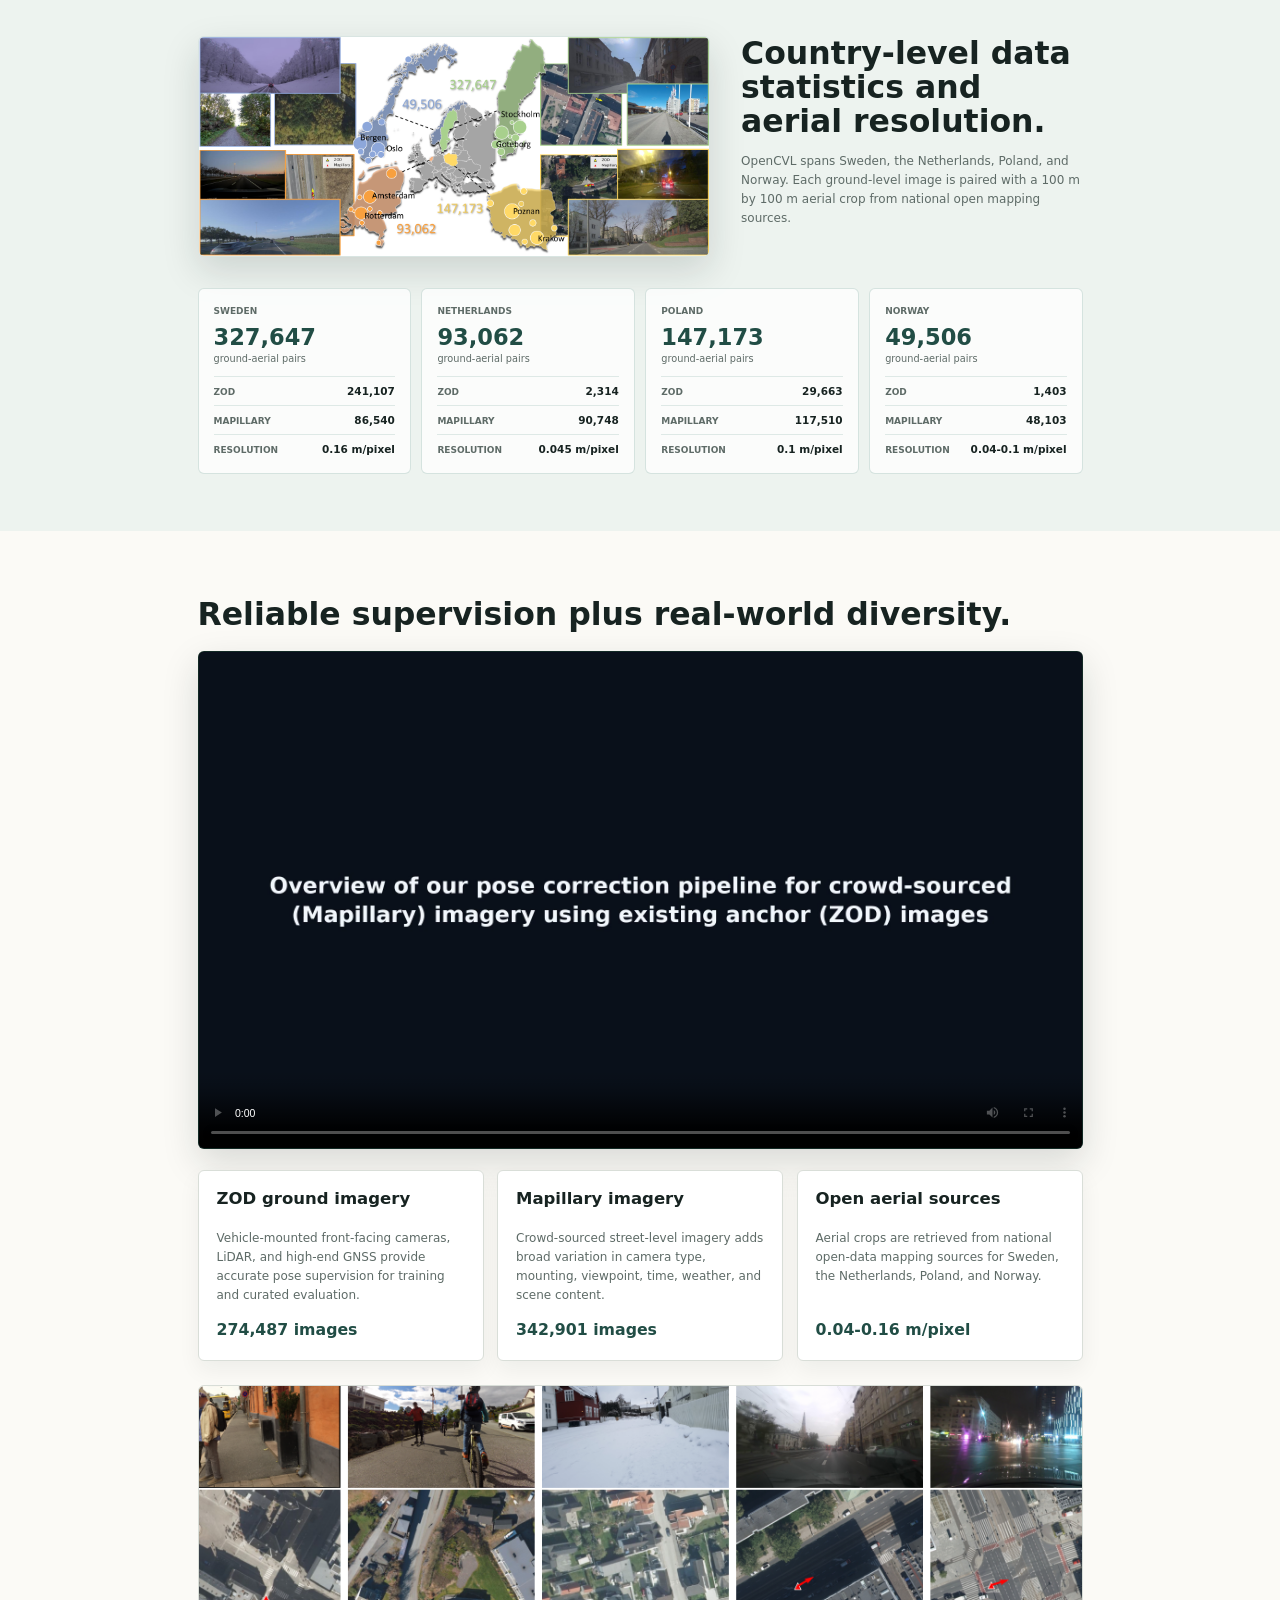
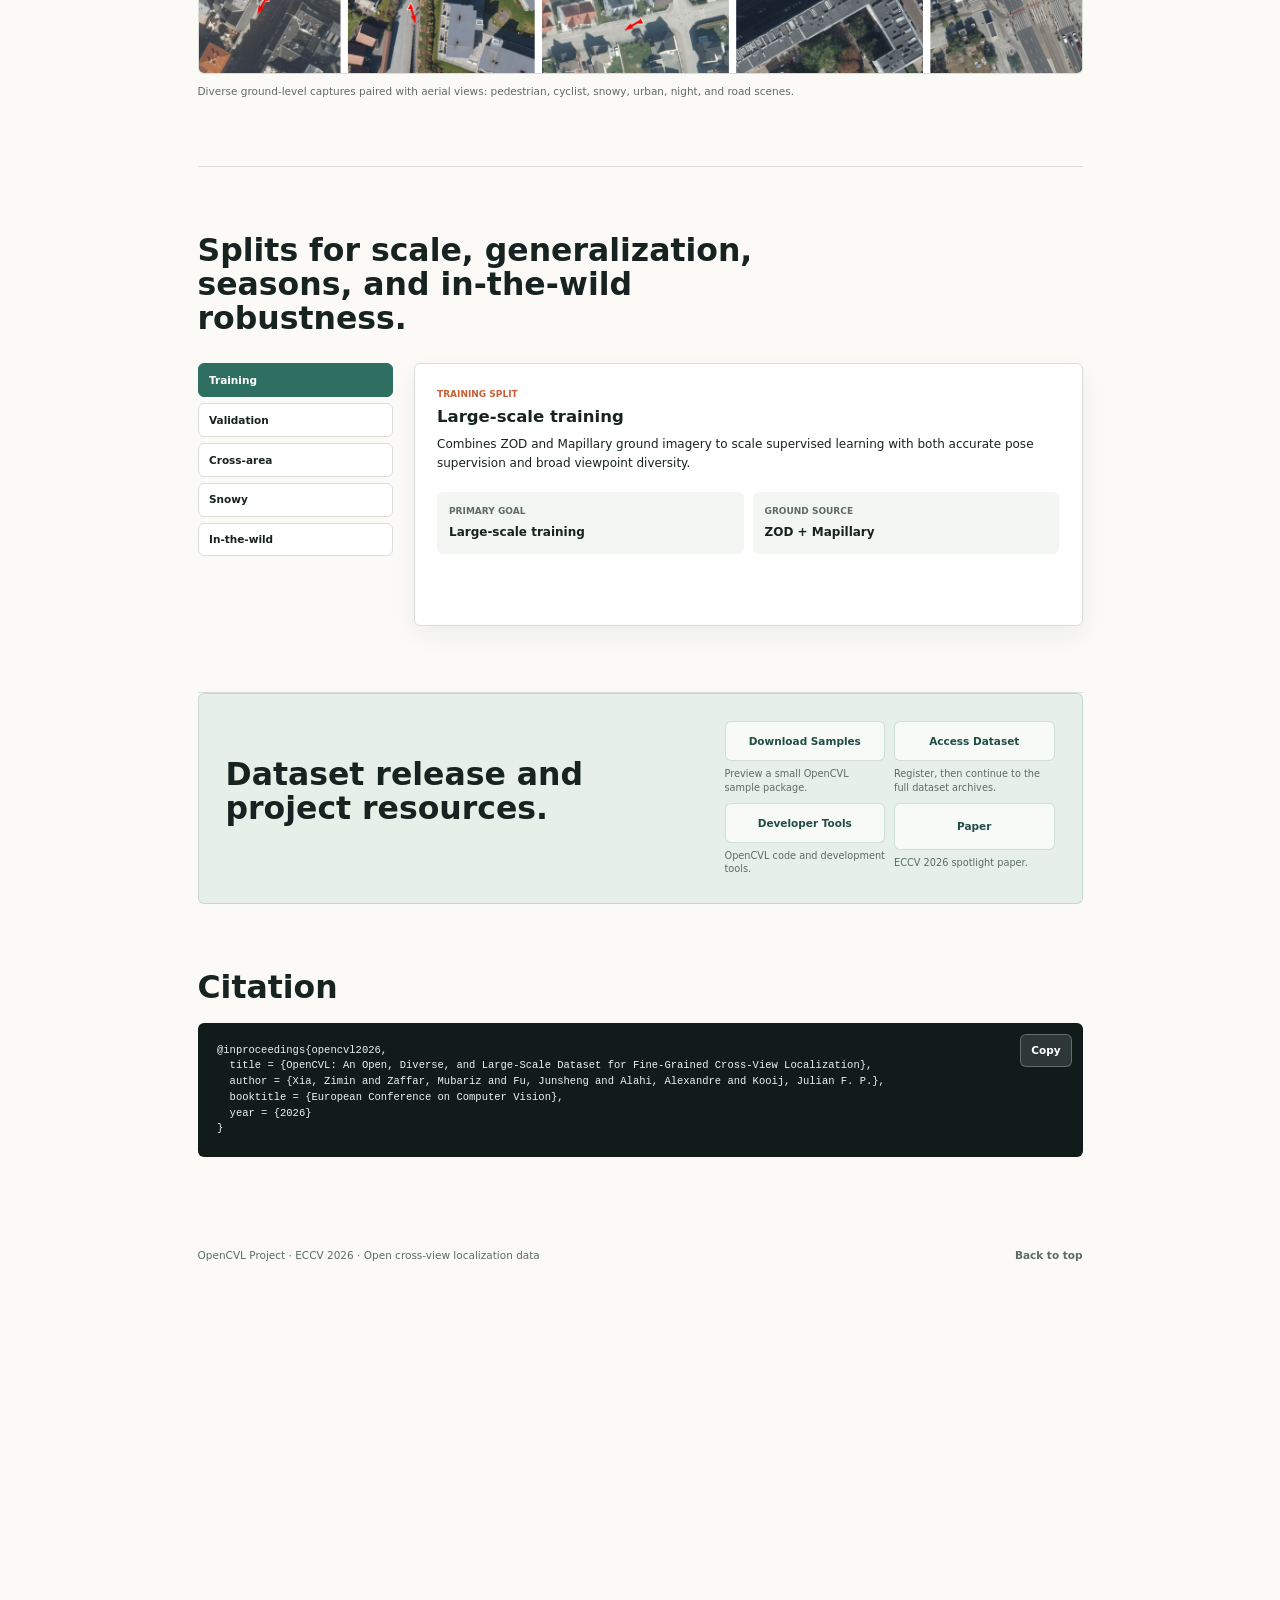
==== commit 0994c559: "Add presentation link to homepage" ====
--- a/index.html
+++ b/index.html
@@ -9,7 +9,7 @@
     >
     <title>OpenCVL: An Open, Diverse, and Large-Scale Dataset for Fine-Grained Cross-View Localization</title>
     <link rel="icon" href="assets/favicon.svg" type="image/svg+xml">
-    <link rel="stylesheet" href="styles.css?v=responsive-hero-zoomable-2">
+    <link rel="stylesheet" href="styles.css?v=hero-presentation-1">
   </head>
   <body>
     <header class="site-header" aria-label="Site header">
@@ -67,6 +67,7 @@
             <a class="button button-secondary" href="access.html?v=page-scale-75-2">Access Dataset</a>
             <a class="button button-secondary" href="https://github.com/Open-CVL/opencvl" target="_blank" rel="noopener">Developer Tools</a>
             <a class="button button-secondary" href="https://arxiv.org/abs/2608.25274" target="_blank" rel="noopener">Paper</a>
+            <a class="button button-secondary" href="https://www.youtube.com/watch?v=qPjUR8dGrcE" target="_blank" rel="noopener">Presentation</a>
           </div>
         </div>
         <dl class="hero-stats" aria-label="OpenCVL headline statistics">
--- a/styles.css
+++ b/styles.css
@@ -567,7 +567,7 @@
 
   html.homepage-scale .hero-conference {
     top: -6.875vw;
-    width: min(66.666667vw, calc(100vw - 4.166667vw));
+    width: min(78.125vw, calc(100vw - 4.166667vw));
     gap: 0.729167vw;
     font-size: clamp(1.75rem, calc(1.453125rem + 0.403646vw), 2.375rem);
   }
@@ -589,7 +589,7 @@
   }
 
   html.homepage-scale .hero-actions {
-    width: min(58.333333vw, 100%);
+    width: min(72.916667vw, 100%);
     gap: 0.625vw;
   }
 
@@ -617,6 +617,12 @@
 
   html.homepage-scale .hero-stats dd {
     font-size: clamp(0.75rem, calc(0.609375rem + 0.169271vw), 0.9375rem);
+  }
+}
+
+@media (min-width: 1500px) {
+  html.homepage-scale .hero-conference span:last-child {
+    white-space: nowrap;
   }
 }
 
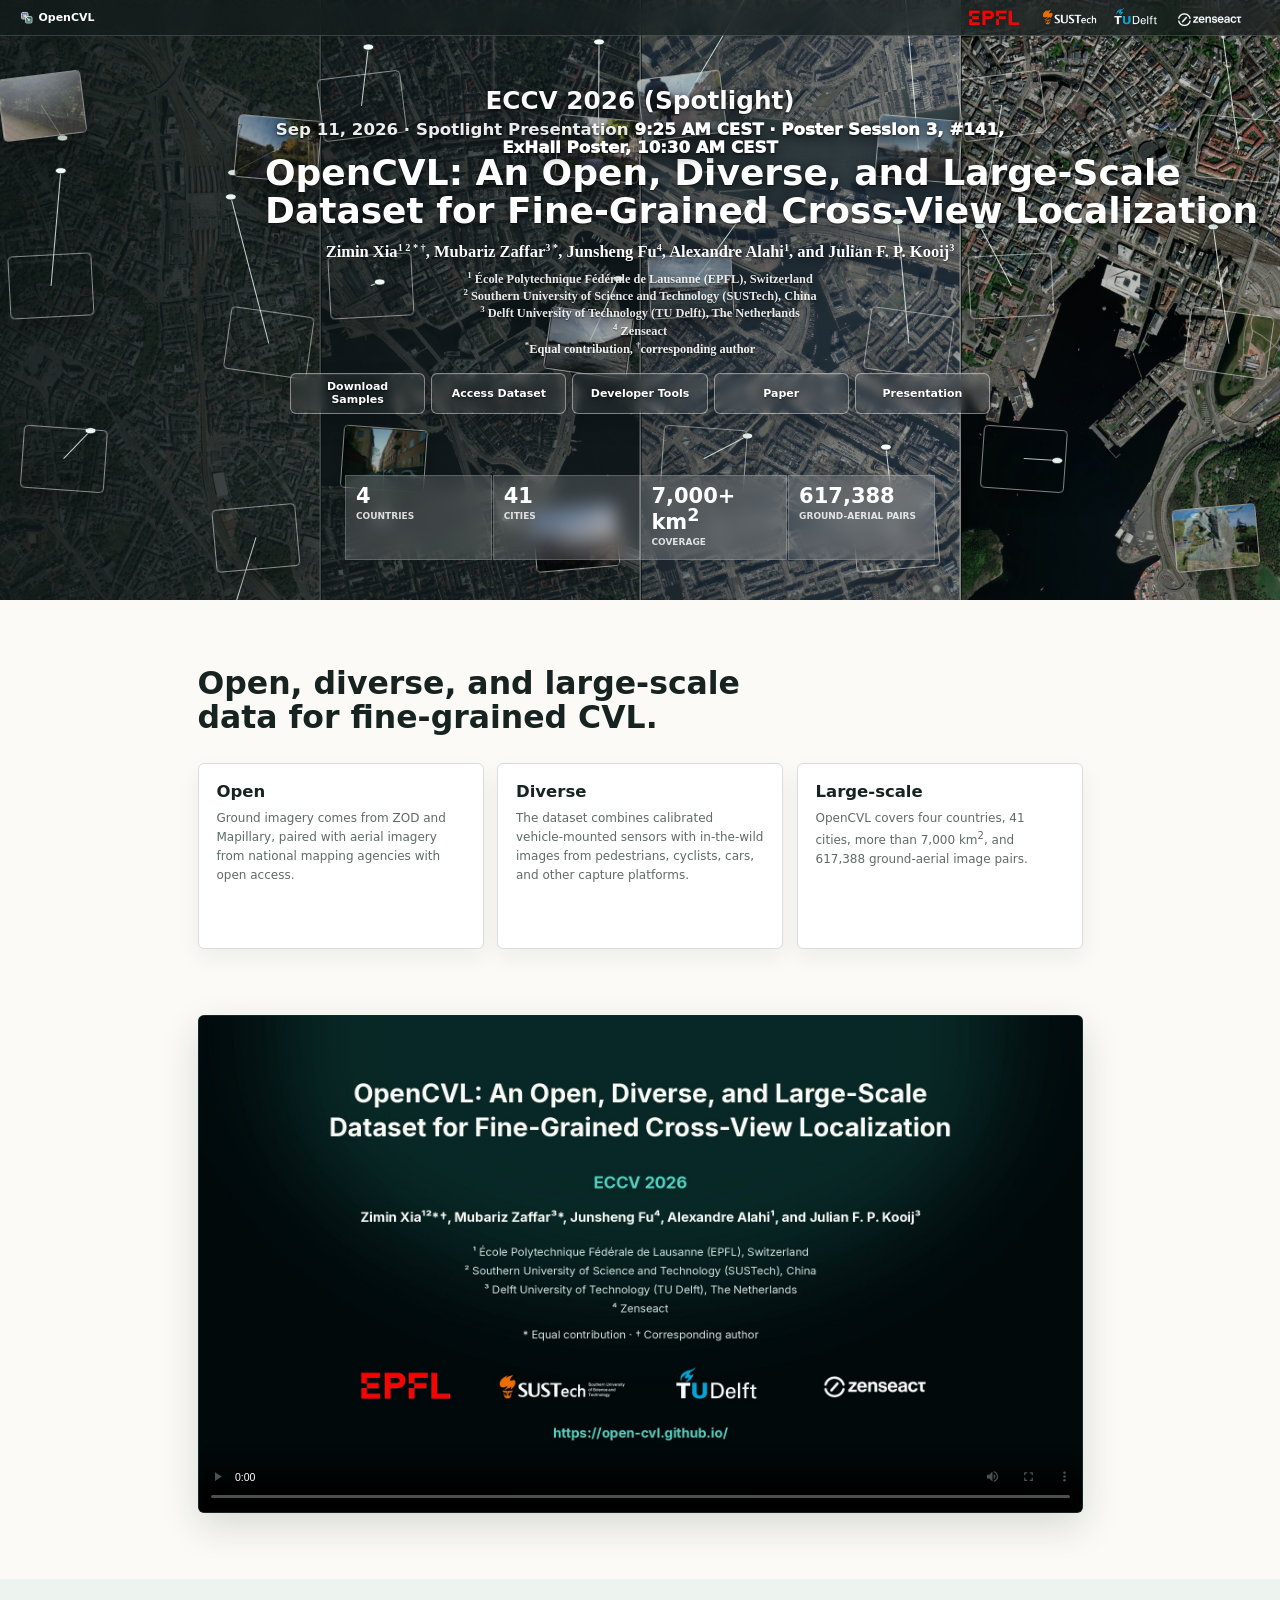
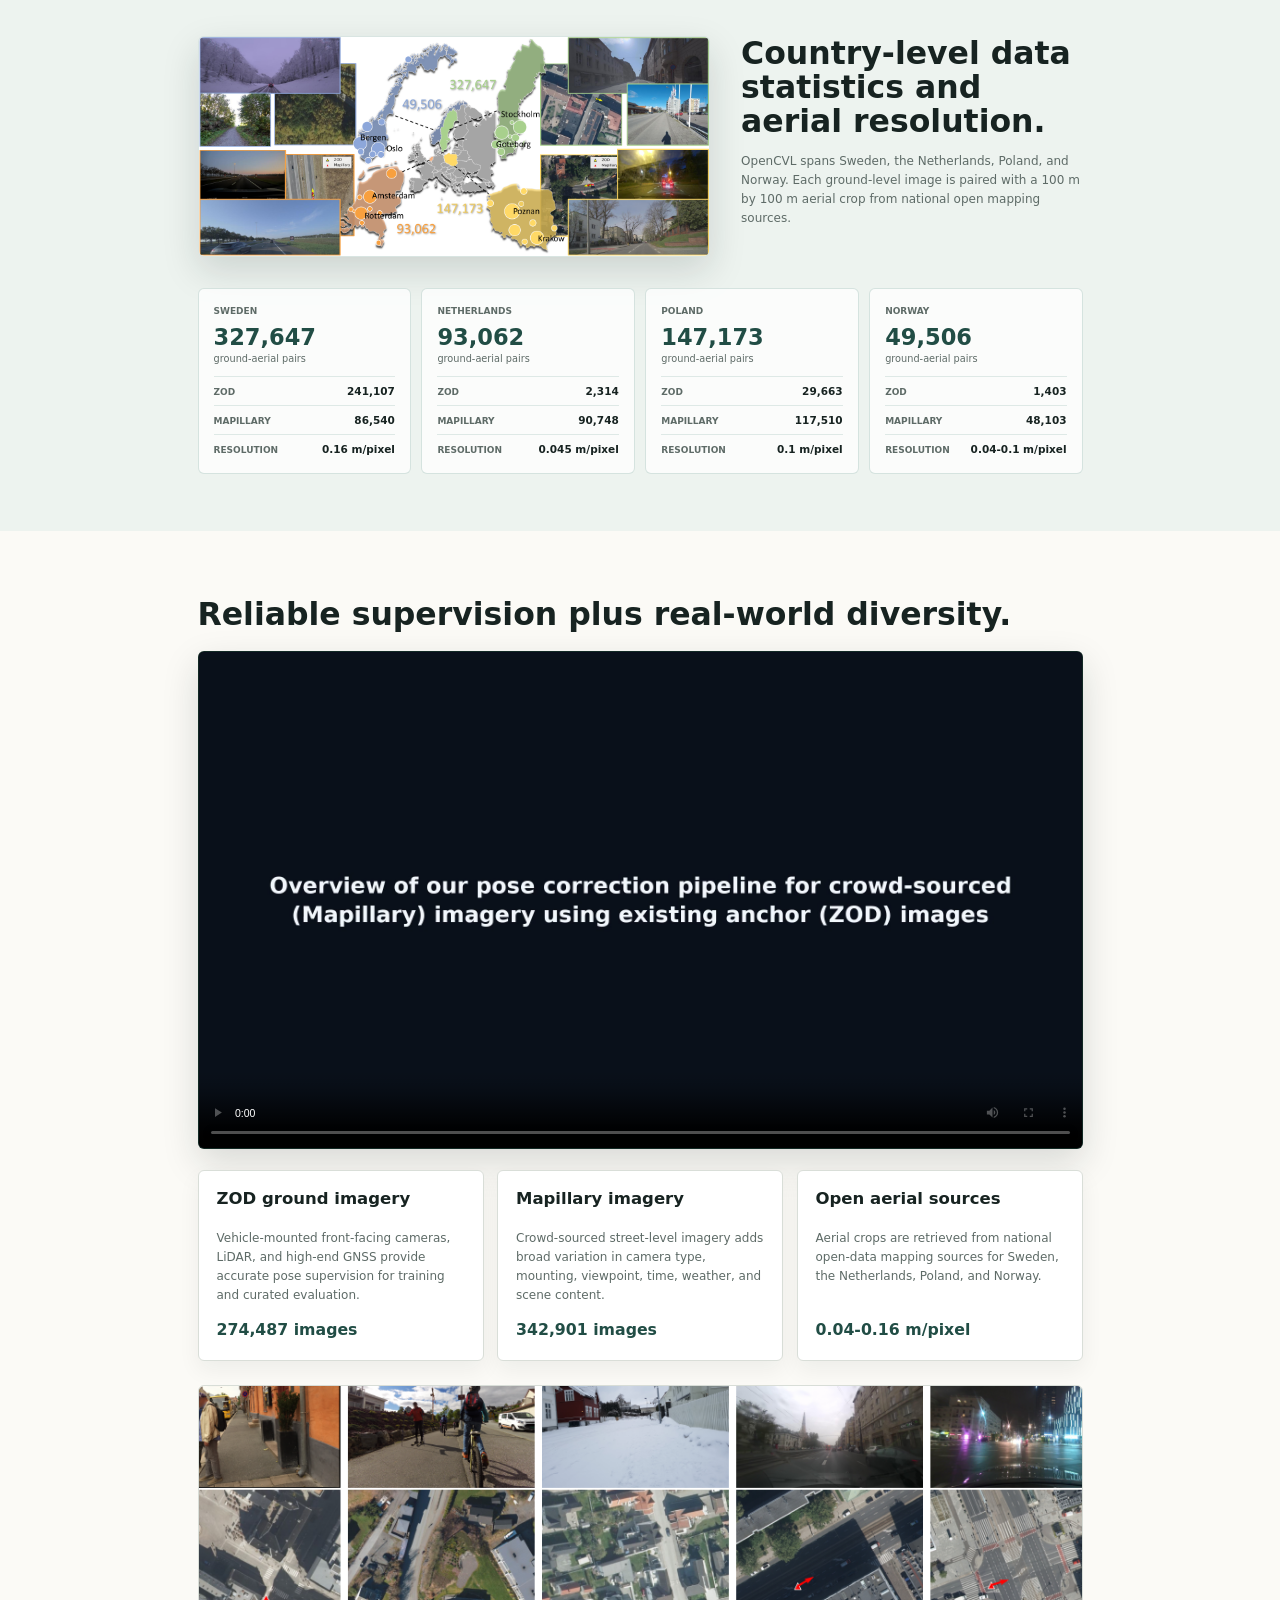
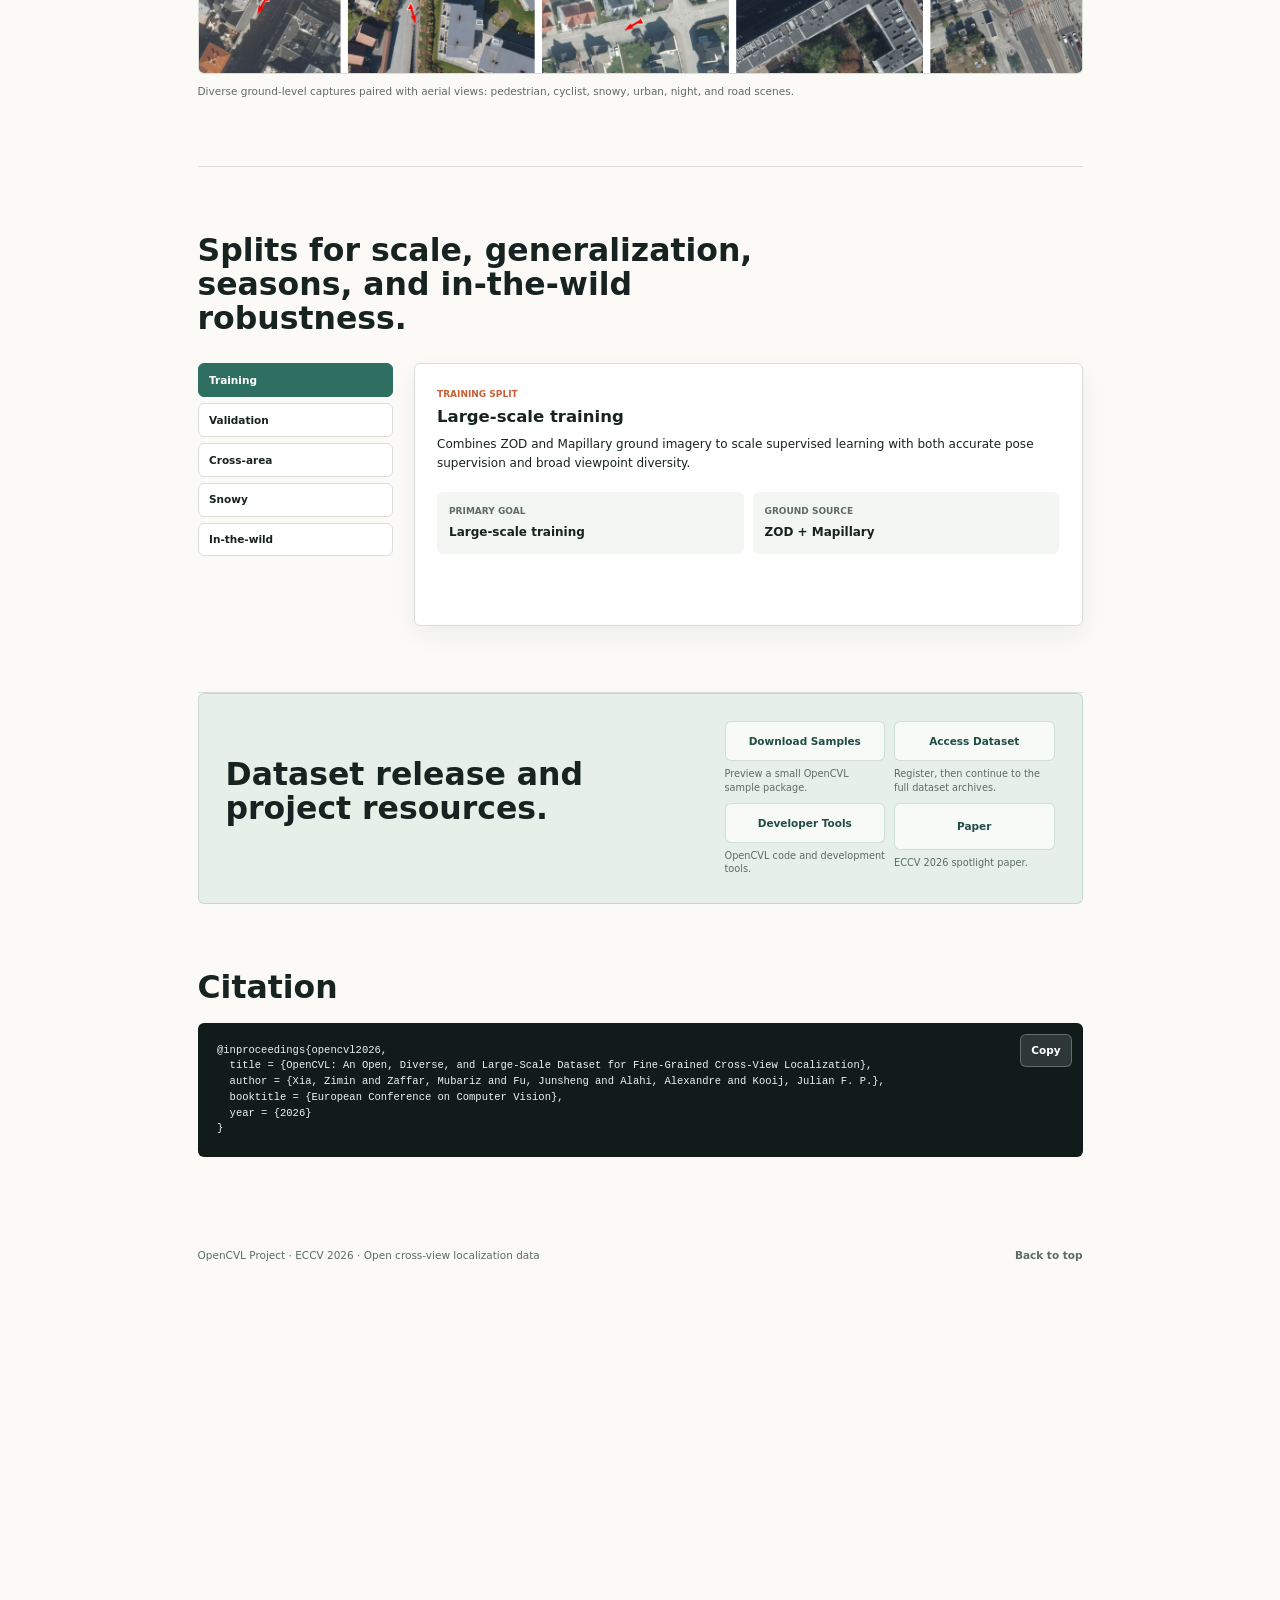
==== commit 8aa580e5: "Add TU Delft abbreviation to affiliation" ====
--- a/index.html
+++ b/index.html
@@ -58,7 +58,7 @@
           <p class="hero-affiliations" aria-label="Affiliations and author notes">
             <span><sup>1</sup> &Eacute;cole Polytechnique F&eacute;d&eacute;rale de Lausanne (EPFL), Switzerland</span>
             <span><sup>2</sup> Southern University of Science and Technology (SUSTech), China</span>
-            <span><sup>3</sup> Delft University of Technology, The Netherlands</span>
+            <span><sup>3</sup> Delft University of Technology (TU Delft), The Netherlands</span>
             <span><sup>4</sup> Zenseact</span>
             <span class="author-notes"><sup>*</sup>Equal contribution, <sup>&dagger;</sup>corresponding author</span>
           </p>
